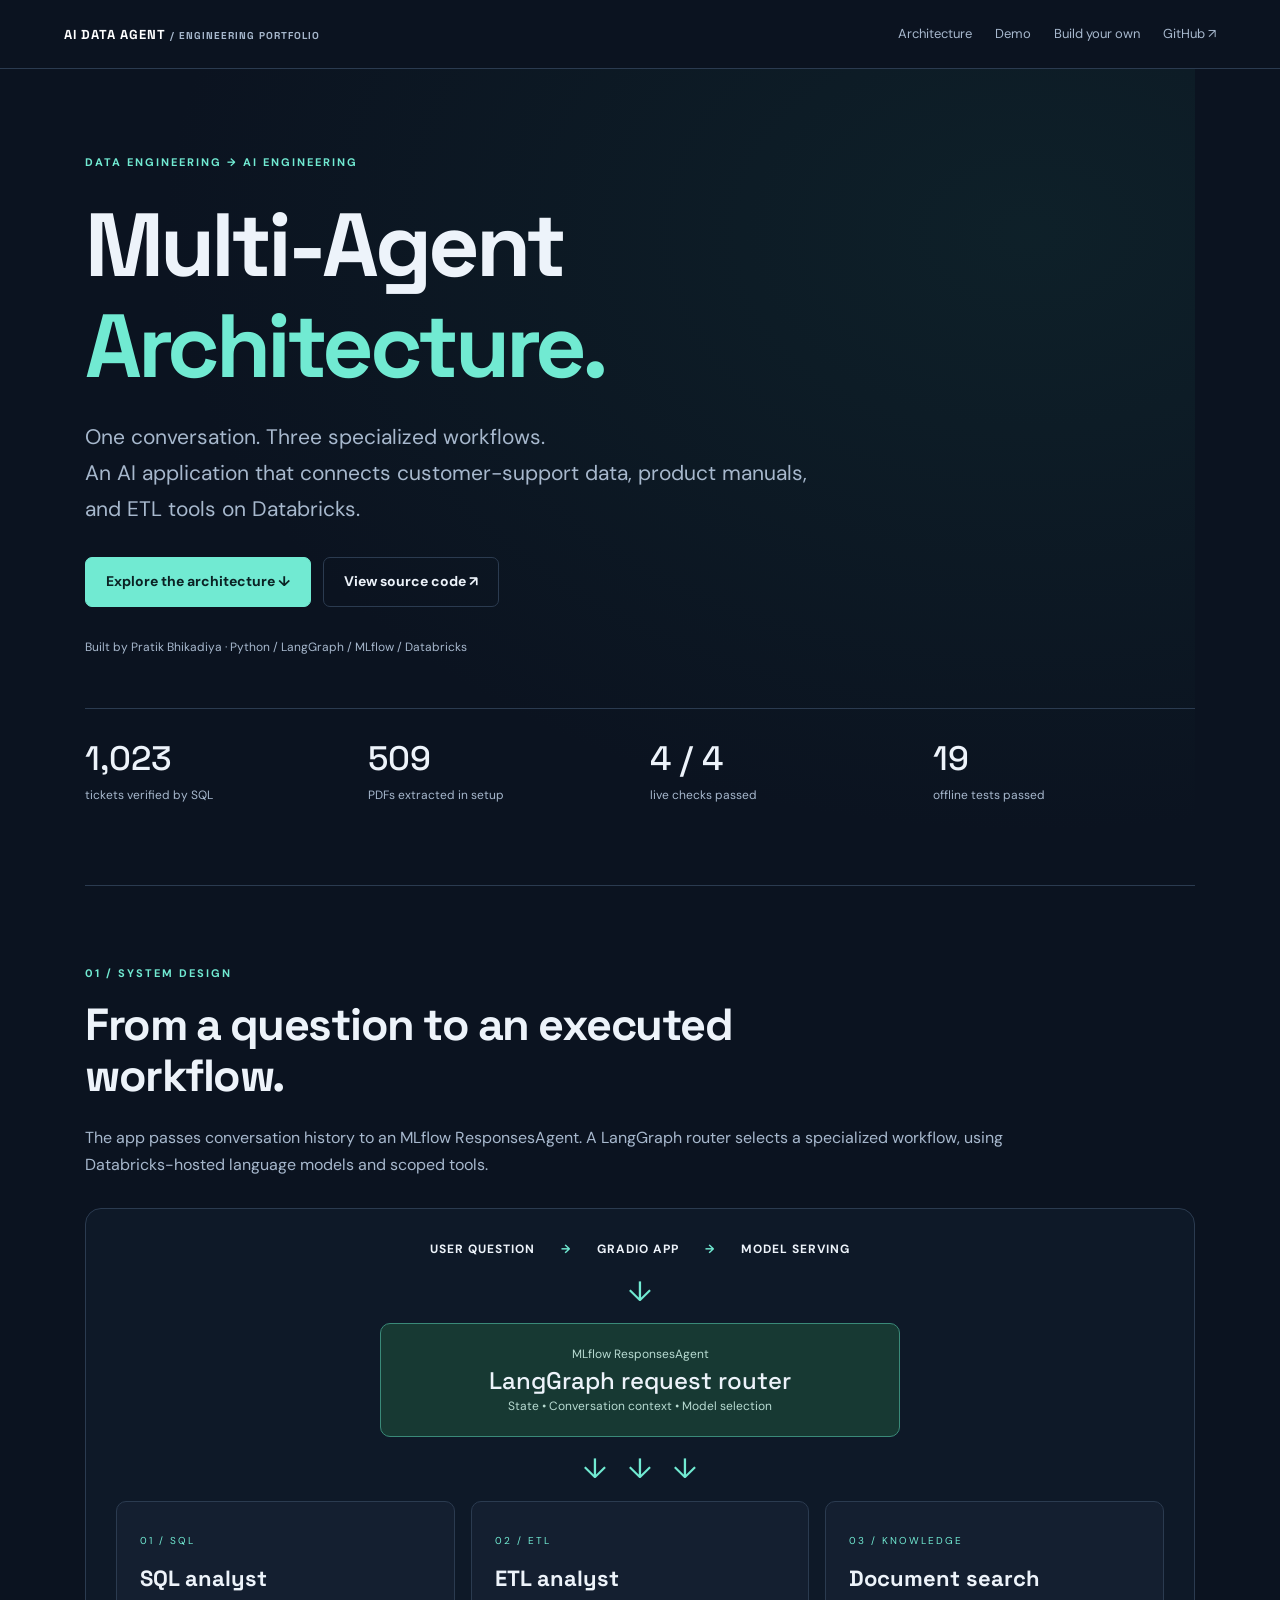
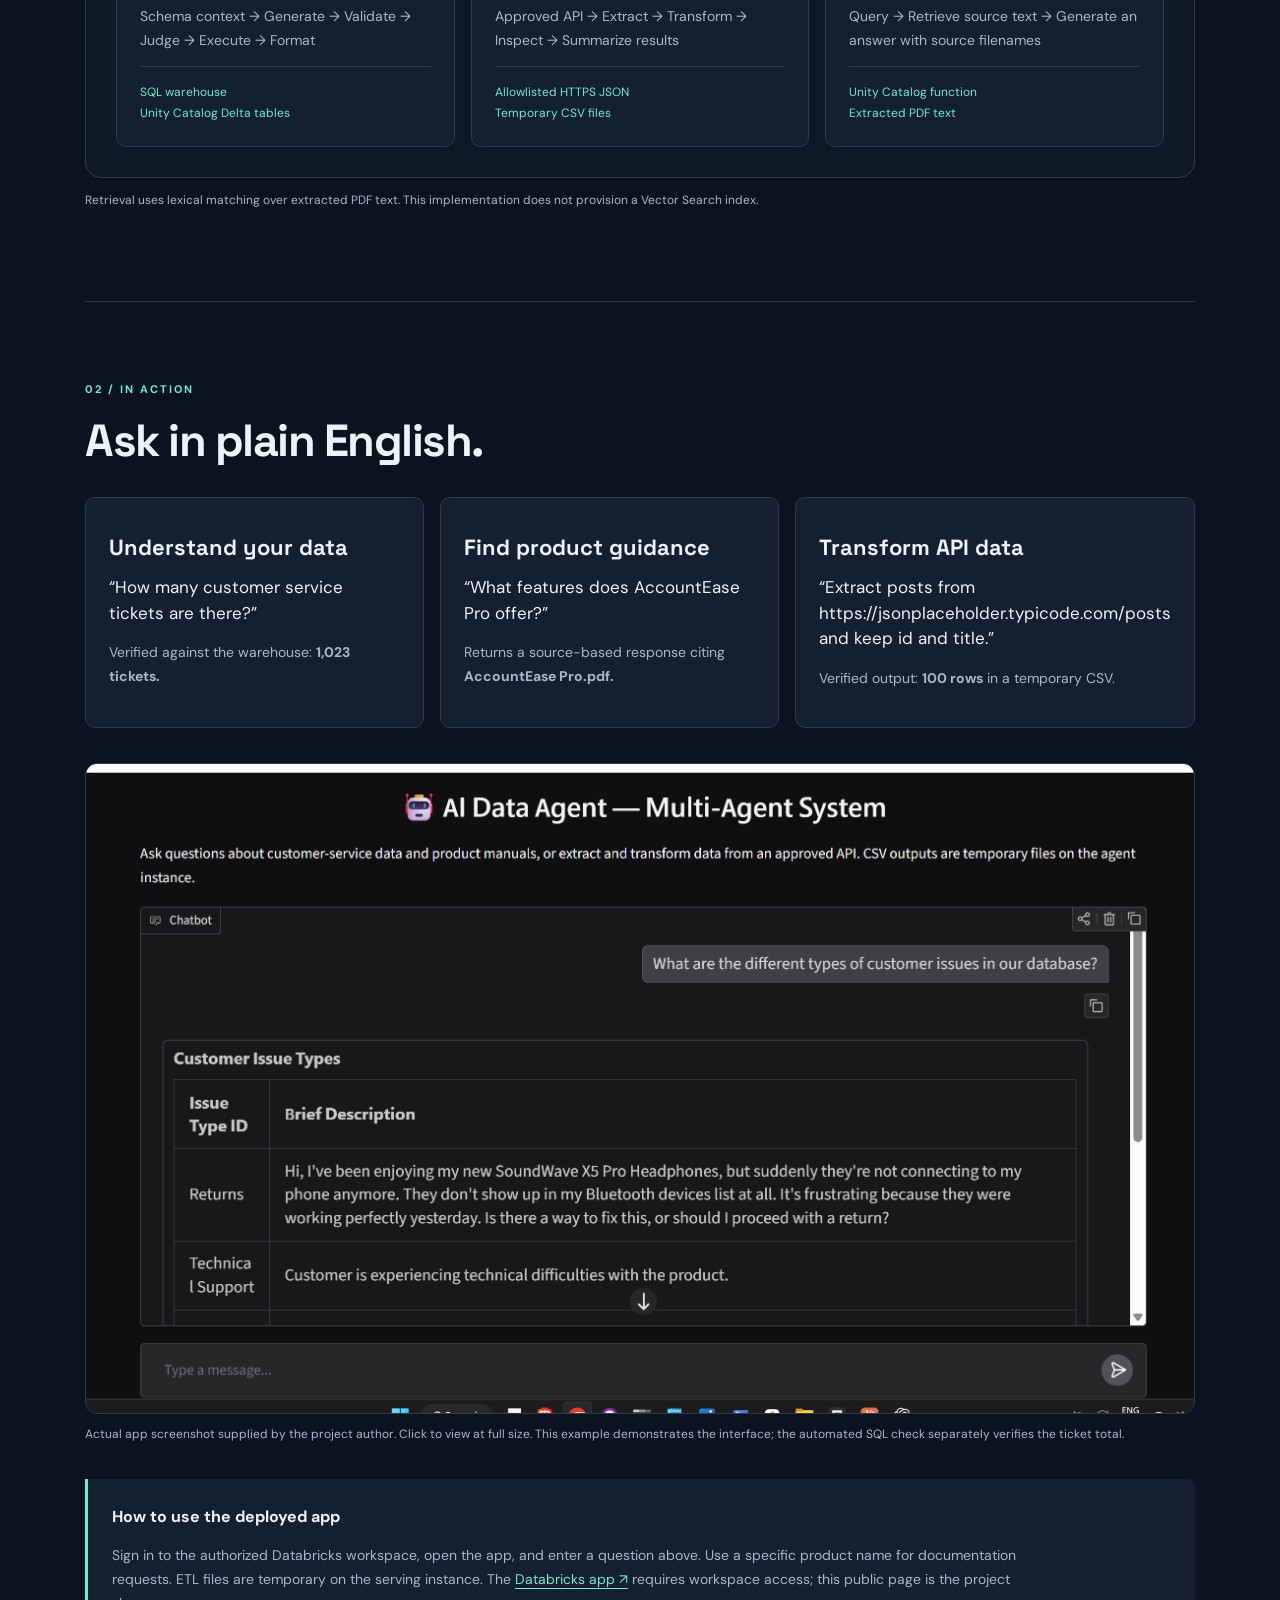
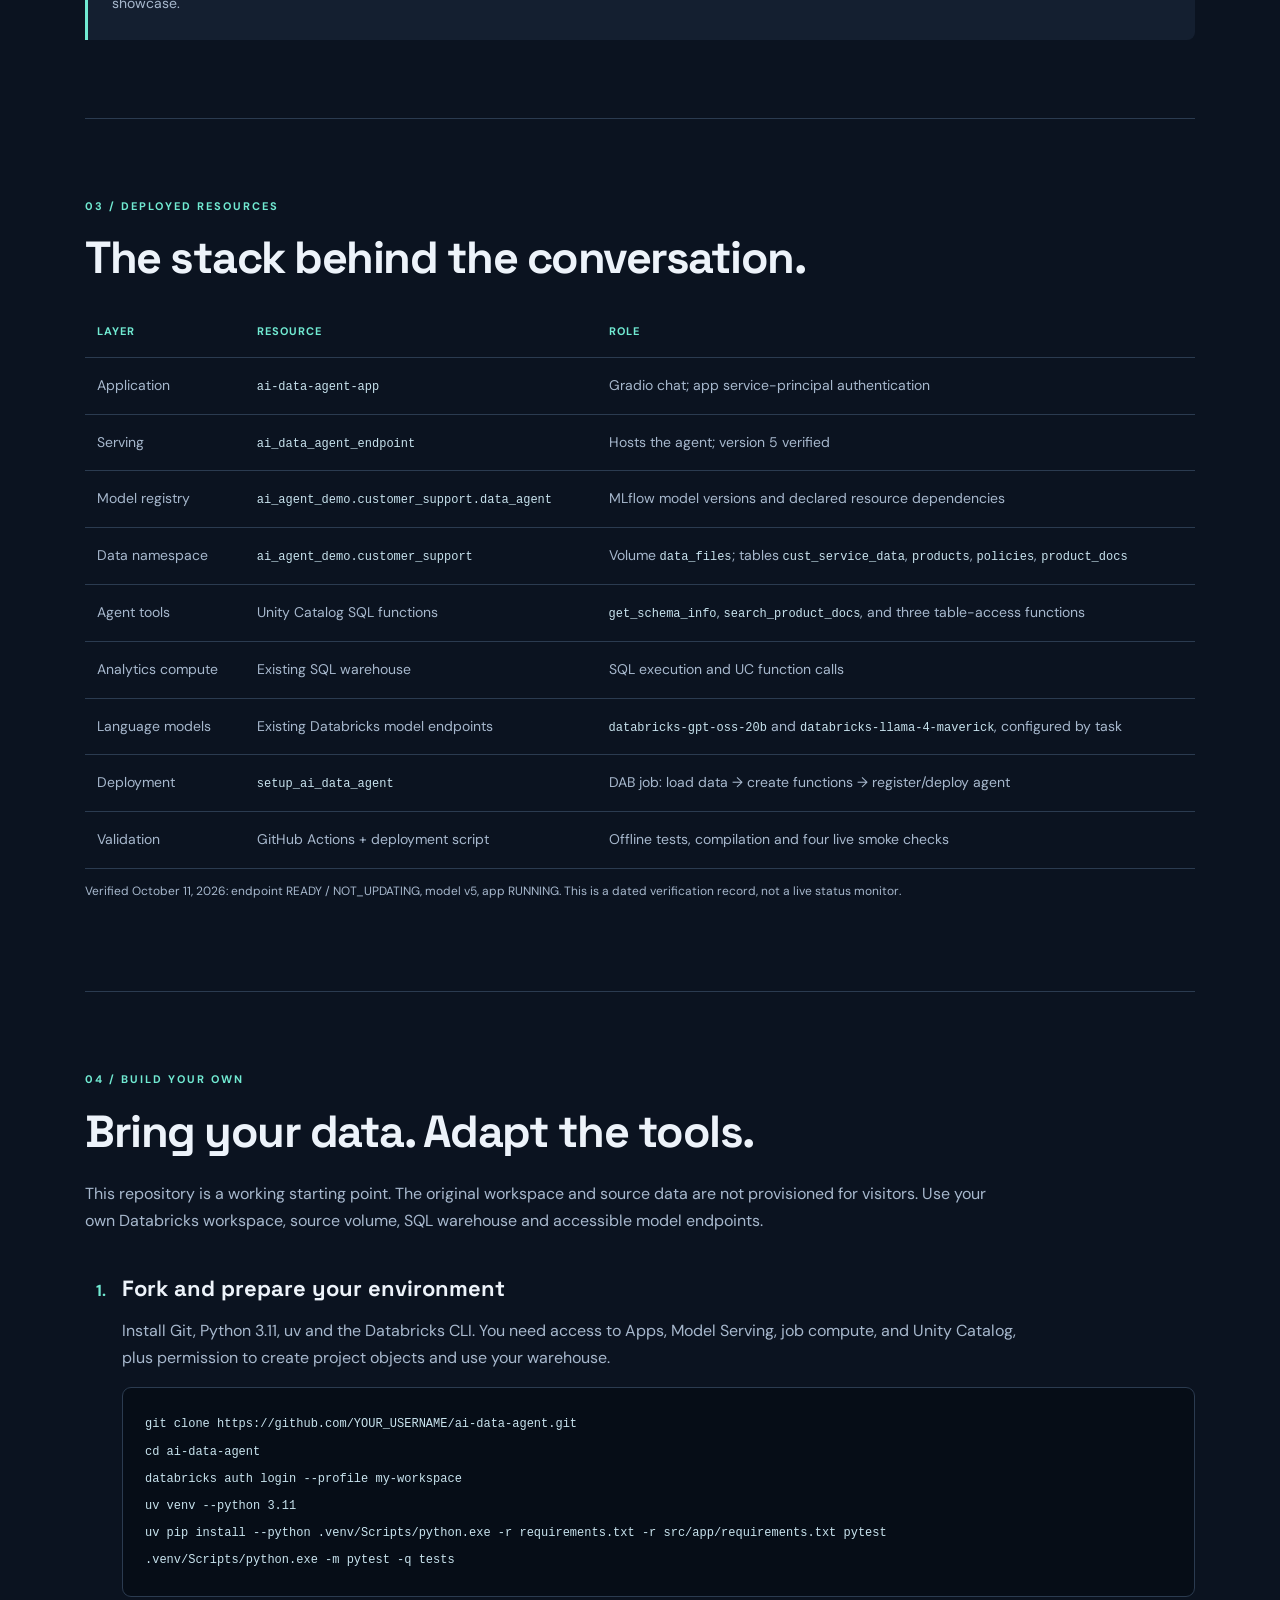
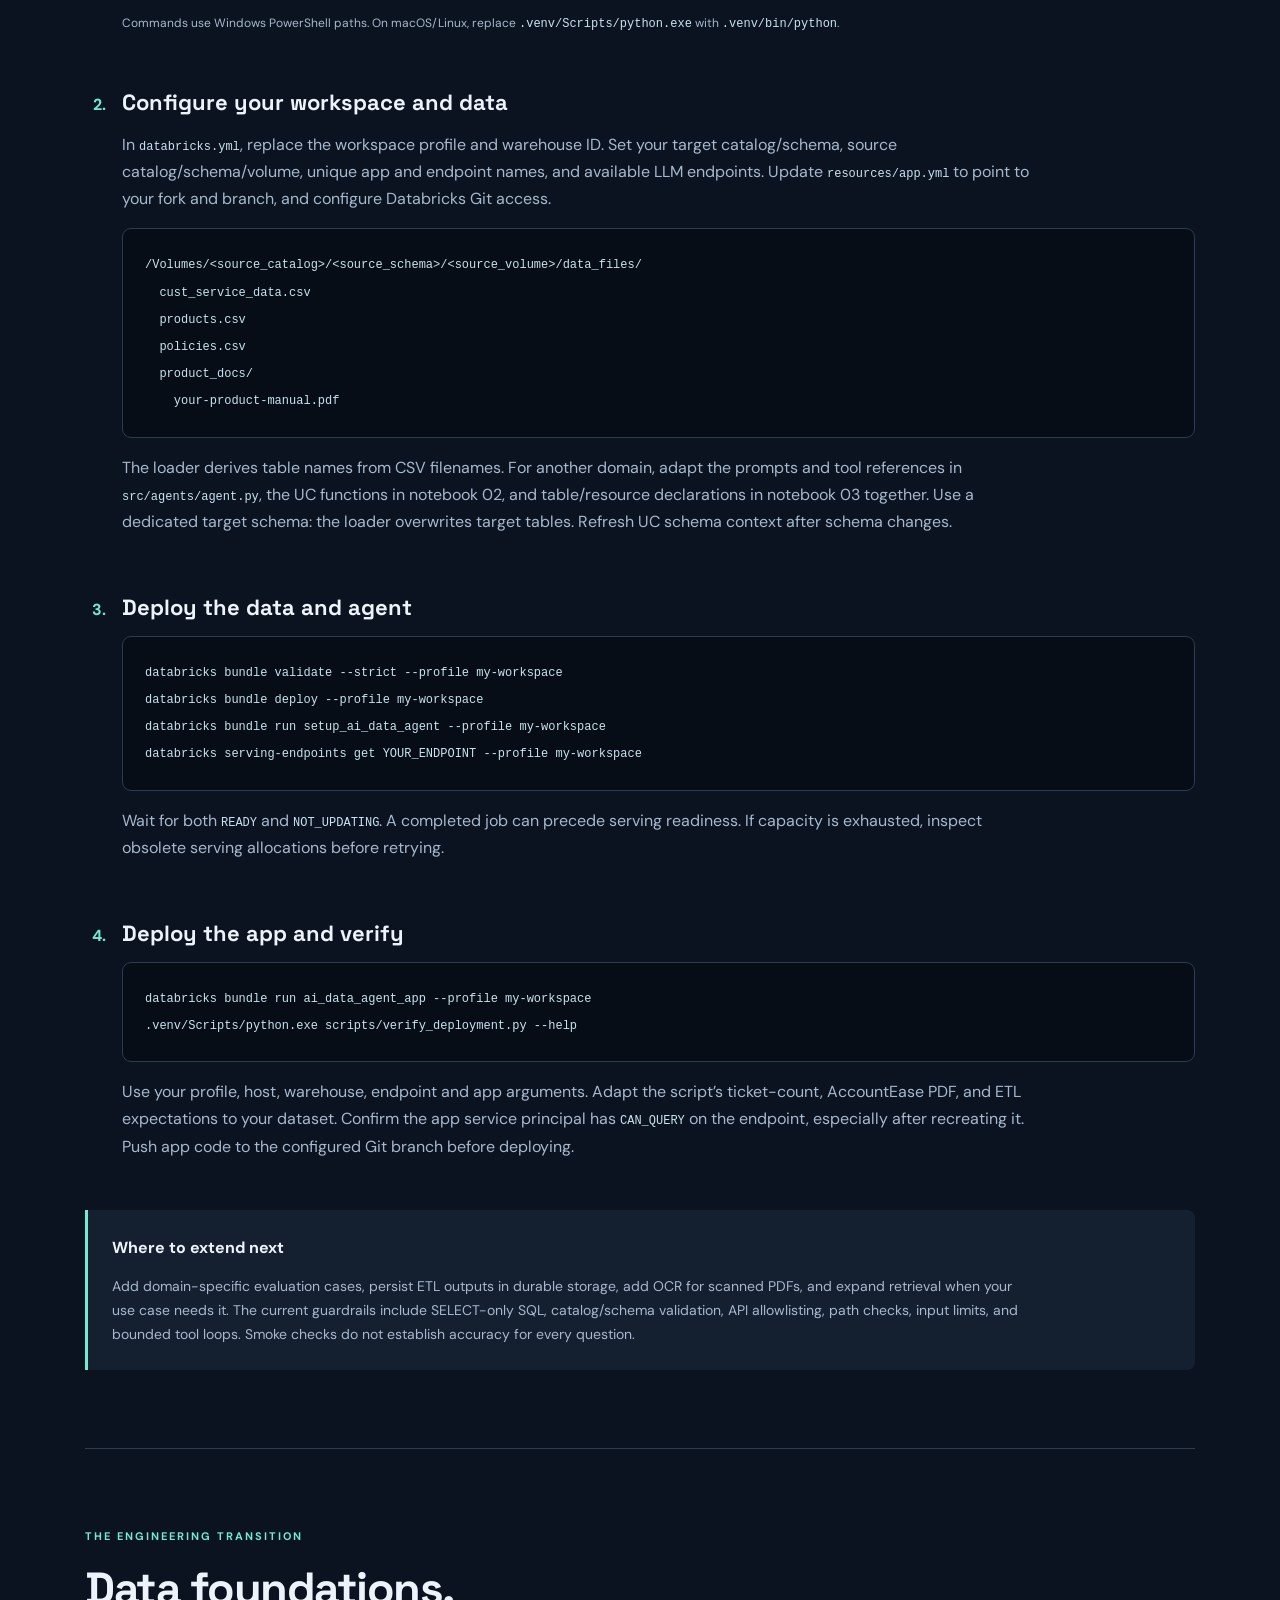
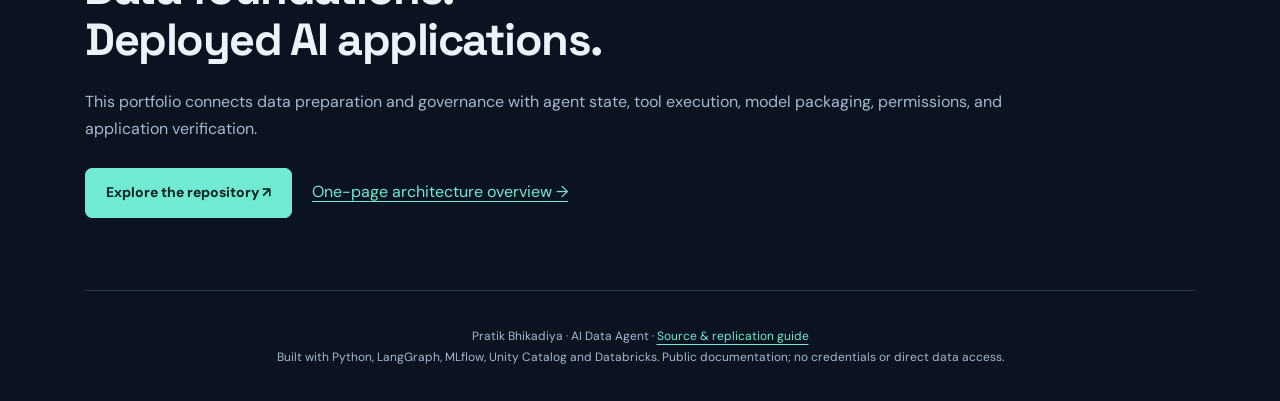
==== docs/index.html @ 6f6a51a1 "Publish multi-agent architecture showcase and replication guide" ====
<!doctype html>
<html lang="en"><head><meta charset="utf-8"><meta name="viewport" content="width=device-width,initial-scale=1"><meta name="description" content="A deployed Databricks multi-agent architecture: SQL analytics, document retrieval and bounded ETL. Explore the architecture and replicate the project."><title>Multi-Agent Architecture | AI Data Agent</title><link rel="stylesheet" href="site.css"></head>
<body><header><a class="brand" href="#">AI DATA AGENT<span> / ENGINEERING PORTFOLIO</span></a><nav aria-label="Main"><a href="#architecture">Architecture</a><a href="#demo">Demo</a><a href="#replicate">Build your own</a><a href="https://github.com/Pratik2895/ai-data-agent">GitHub ↗</a></nav></header>
<main><section class="hero"><div class="eyebrow">DATA ENGINEERING → AI ENGINEERING</div><h1>Multi-Agent<br><em>Architecture.</em></h1><p class="intro">One conversation. Three specialized workflows.<br>An AI application that connects customer-support data, product manuals, and ETL tools on Databricks.</p><div class="buttons"><a class="button" href="#architecture">Explore the architecture ↓</a><a class="button secondary" href="https://github.com/Pratik2895/ai-data-agent">View source code ↗</a></div><p class="caption">Built by Pratik Bhikadiya · Python / LangGraph / MLflow / Databricks</p><div class="stats"><div><b>1,023</b><span>tickets verified by SQL</span></div><div><b>509</b><span>PDFs extracted in setup</span></div><div><b>4 / 4</b><span>live checks passed</span></div><div><b>19</b><span>offline tests passed</span></div></div></section>
<section id="architecture"><div class="eyebrow">01 / SYSTEM DESIGN</div><h2>From a question to an executed workflow.</h2><p>The app passes conversation history to an MLflow ResponsesAgent. A LangGraph router selects a specialized workflow, using Databricks-hosted language models and scoped tools.</p><div class="diagram" role="img" aria-label="User connects to Gradio, then Model Serving and the LangGraph router. The router selects SQL, ETL or document search, each connected to its data tools."><div class="rail">USER QUESTION <span>→</span> GRADIO APP <span>→</span> MODEL SERVING</div><div class="connector">↓</div><div class="router"><small>MLflow ResponsesAgent</small><strong>LangGraph request router</strong><span>State • Conversation context • Model selection</span></div><div class="connector">↓ &nbsp; ↓ &nbsp; ↓</div><div class="cards"><article><span class="tag">01 / SQL</span><h3>SQL analyst</h3><p>Schema context → Generate → Validate → Judge → Execute → Format</p><div class="destination">SQL warehouse<br>Unity Catalog Delta tables</div></article><article><span class="tag">02 / ETL</span><h3>ETL analyst</h3><p>Approved API → Extract → Transform → Inspect → Summarize results</p><div class="destination">Allowlisted HTTPS JSON<br>Temporary CSV files</div></article><article><span class="tag">03 / KNOWLEDGE</span><h3>Document search</h3><p>Query → Retrieve source text → Generate an answer with source filenames</p><div class="destination">Unity Catalog function<br>Extracted PDF text</div></article></div></div><p class="caption">Retrieval uses lexical matching over extracted PDF text. This implementation does not provision a Vector Search index.</p></section>
<section id="demo"><div class="eyebrow">02 / IN ACTION</div><h2>Ask in plain English.</h2><div class="cards prompts"><article><h3>Understand your data</h3><blockquote>“How many customer service tickets are there?”</blockquote><p>Verified against the warehouse: <strong>1,023 tickets.</strong></p></article><article><h3>Find product guidance</h3><blockquote>“What features does AccountEase Pro offer?”</blockquote><p>Returns a source-based response citing <strong>AccountEase Pro.pdf.</strong></p></article><article><h3>Transform API data</h3><blockquote>“Extract posts from https://jsonplaceholder.typicode.com/posts and keep id and title.”</blockquote><p>Verified output: <strong>100 rows</strong> in a temporary CSV.</p></article></div><figure><a href="assets/customer-issues.png"><img src="assets/customer-issues.png" alt="Actual Gradio app answering a customer issue types question with a table of Returns, Technical Support and other categories" loading="lazy" width="2251" height="1317"></a><figcaption>Actual app screenshot supplied by the project author. Click to view at full size. This example demonstrates the interface; the automated SQL check separately verifies the ticket total.</figcaption></figure><div class="note"><b>How to use the deployed app</b><p>Sign in to the authorized Databricks workspace, open the app, and enter a question above. Use a specific product name for documentation requests. ETL files are temporary on the serving instance. The <a href="https://ai-data-agent-app-2936554105140719.aws.databricksapps.com">Databricks app ↗</a> requires workspace access; this public page is the project showcase.</p></div></section>
<section id="resources"><div class="eyebrow">03 / DEPLOYED RESOURCES</div><h2>The stack behind the conversation.</h2><div class="table-wrap"><table><thead><tr><th>Layer</th><th>Resource</th><th>Role</th></tr></thead><tbody><tr><td>Application</td><td><code>ai-data-agent-app</code></td><td>Gradio chat; app service-principal authentication</td></tr><tr><td>Serving</td><td><code>ai_data_agent_endpoint</code></td><td>Hosts the agent; version 5 verified</td></tr><tr><td>Model registry</td><td><code>ai_agent_demo.customer_support.data_agent</code></td><td>MLflow model versions and declared resource dependencies</td></tr><tr><td>Data namespace</td><td><code>ai_agent_demo.customer_support</code></td><td>Volume <code>data_files</code>; tables <code>cust_service_data</code>, <code>products</code>, <code>policies</code>, <code>product_docs</code></td></tr><tr><td>Agent tools</td><td>Unity Catalog SQL functions</td><td><code>get_schema_info</code>, <code>search_product_docs</code>, and three table-access functions</td></tr><tr><td>Analytics compute</td><td>Existing SQL warehouse</td><td>SQL execution and UC function calls</td></tr><tr><td>Language models</td><td>Existing Databricks model endpoints</td><td><code>databricks-gpt-oss-20b</code> and <code>databricks-llama-4-maverick</code>, configured by task</td></tr><tr><td>Deployment</td><td><code>setup_ai_data_agent</code></td><td>DAB job: load data → create functions → register/deploy agent</td></tr><tr><td>Validation</td><td>GitHub Actions + deployment script</td><td>Offline tests, compilation and four live smoke checks</td></tr></tbody></table></div><p class="caption">Verified October 11, 2026: endpoint READY / NOT_UPDATING, model v5, app RUNNING. This is a dated verification record, not a live status monitor.</p></section>
<section id="replicate"><div class="eyebrow">04 / BUILD YOUR OWN</div><h2>Bring your data. Adapt the tools.</h2><p>This repository is a working starting point. The original workspace and source data are not provisioned for visitors. Use your own Databricks workspace, source volume, SQL warehouse and accessible model endpoints.</p><ol class="steps"><li><h3>Fork and prepare your environment</h3><p>Install Git, Python 3.11, uv and the Databricks CLI. You need access to Apps, Model Serving, job compute, and Unity Catalog, plus permission to create project objects and use your warehouse.</p><pre><code>git clone https://github.com/YOUR_USERNAME/ai-data-agent.git
cd ai-data-agent
databricks auth login --profile my-workspace
uv venv --python 3.11
uv pip install --python .venv/Scripts/python.exe -r requirements.txt -r src/app/requirements.txt pytest
.venv/Scripts/python.exe -m pytest -q tests</code></pre><p class="caption">Commands use Windows PowerShell paths. On macOS/Linux, replace <code>.venv/Scripts/python.exe</code> with <code>.venv/bin/python</code>.</p></li><li><h3>Configure your workspace and data</h3><p>In <code>databricks.yml</code>, replace the workspace profile and warehouse ID. Set your target catalog/schema, source catalog/schema/volume, unique app and endpoint names, and available LLM endpoints. Update <code>resources/app.yml</code> to point to your fork and branch, and configure Databricks Git access.</p><pre><code>/Volumes/&lt;source_catalog&gt;/&lt;source_schema&gt;/&lt;source_volume&gt;/data_files/
  cust_service_data.csv
  products.csv
  policies.csv
  product_docs/
    your-product-manual.pdf</code></pre><p>The loader derives table names from CSV filenames. For another domain, adapt the prompts and tool references in <code>src/agents/agent.py</code>, the UC functions in notebook 02, and table/resource declarations in notebook 03 together. Use a dedicated target schema: the loader overwrites target tables. Refresh UC schema context after schema changes.</p></li><li><h3>Deploy the data and agent</h3><pre><code>databricks bundle validate --strict --profile my-workspace
databricks bundle deploy --profile my-workspace
databricks bundle run setup_ai_data_agent --profile my-workspace
databricks serving-endpoints get YOUR_ENDPOINT --profile my-workspace</code></pre><p>Wait for both <code>READY</code> and <code>NOT_UPDATING</code>. A completed job can precede serving readiness. If capacity is exhausted, inspect obsolete serving allocations before retrying.</p></li><li><h3>Deploy the app and verify</h3><pre><code>databricks bundle run ai_data_agent_app --profile my-workspace
.venv/Scripts/python.exe scripts/verify_deployment.py --help</code></pre><p>Use your profile, host, warehouse, endpoint and app arguments. Adapt the script’s ticket-count, AccountEase PDF, and ETL expectations to your dataset. Confirm the app service principal has <code>CAN_QUERY</code> on the endpoint, especially after recreating it. Push app code to the configured Git branch before deploying.</p></li></ol><div class="note"><b>Where to extend next</b><p>Add domain-specific evaluation cases, persist ETL outputs in durable storage, add OCR for scanned PDFs, and expand retrieval when your use case needs it. The current guardrails include SELECT-only SQL, catalog/schema validation, API allowlisting, path checks, input limits, and bounded tool loops. Smoke checks do not establish accuracy for every question.</p></div></section>
<section class="closing"><div class="eyebrow">THE ENGINEERING TRANSITION</div><h2>Data foundations.<br>Deployed AI applications.</h2><p>This portfolio connects data preparation and governance with agent state, tool execution, model packaging, permissions, and application verification.</p><a class="button" href="https://github.com/Pratik2895/ai-data-agent">Explore the repository ↗</a><a class="text-link" href="architecture-one-page.html">One-page architecture overview →</a></section></main><footer>Pratik Bhikadiya · AI Data Agent · <a href="https://github.com/Pratik2895/ai-data-agent">Source & replication guide</a><br>Built with Python, LangGraph, MLflow, Unity Catalog and Databricks. Public documentation; no credentials or direct data access.</footer></body></html>
---- docs/site.css ----
@import url('https://fonts.googleapis.com/css2?family=DM+Sans:wght@400;500;600;700&family=Space+Grotesk:wght@400;500;600;700&display=swap');
:root{--bg:#0b1320;--card:#141f30;--text:#edf3fa;--muted:#a7b8cd;--accent:#71ead2;--line:#2b3b50}*{box-sizing:border-box}html{scroll-behavior:smooth;scroll-padding-top:90px}body{margin:0;background:var(--bg);color:var(--text);font:16px/1.7 'DM Sans',Arial,sans-serif}a{color:var(--accent);text-underline-offset:4px}header{display:flex;justify-content:space-between;gap:24px;align-items:center;padding:23px 5%;border-bottom:1px solid var(--line)}.brand{font:bold 13px 'Space Grotesk',sans-serif;text-decoration:none;letter-spacing:1px;color:white}.brand span{color:var(--muted);font-size:10px}nav{display:flex;gap:23px}nav a{font-size:13px;color:var(--muted);text-decoration:none}main{max-width:1180px;margin:auto;padding:0 35px}section{padding:78px 0;border-bottom:1px solid var(--line)}.hero{padding-top:84px;background:radial-gradient(ellipse at 85% 20%,#143b3b55,transparent 65%)}.eyebrow{font-size:11px;letter-spacing:2px;font-weight:700;color:var(--accent)}h1,h2,h3{font-family:'Space Grotesk',Arial,sans-serif;line-height:1.13}h1{font-size:clamp(52px,7vw,90px);letter-spacing:-4px;margin:23px 0}h1 em{font-style:normal;color:var(--accent)}h2{font-size:clamp(30px,4vw,45px);letter-spacing:-1.5px;max-width:800px;margin:18px 0 22px}h3{font-size:22px;margin:14px 0}p{color:var(--muted);max-width:920px}.intro{font-size:21px;max-width:750px}.buttons{display:flex;gap:12px;flex-wrap:wrap;margin:30px 0}.button{display:inline-block;background:var(--accent);color:#0b2224;border:1px solid var(--accent);border-radius:7px;padding:12px 20px;font-weight:700;text-decoration:none;font-size:14px}.secondary{background:transparent;color:var(--text);border-color:var(--line)}.caption,figcaption{font-size:12px;color:var(--muted)}.stats{display:grid;grid-template-columns:repeat(4,1fr);gap:20px;margin-top:50px;border-top:1px solid var(--line);padding-top:28px}.stats b{display:block;font:500 34px 'Space Grotesk',sans-serif}.stats span{font-size:12px;color:var(--muted)}.diagram{background:#0e1928;border:1px solid var(--line);padding:30px;border-radius:16px;margin-top:30px}.rail{text-align:center;font-size:12px;font-weight:bold;letter-spacing:1px}.rail span{color:var(--accent);margin:0 22px}.connector{text-align:center;color:var(--accent);font-size:28px;padding:8px}.router{max-width:520px;margin:auto;display:flex;flex-direction:column;text-align:center;background:#173933;border:1px solid #3a8a79;padding:20px;border-radius:10px}.router strong{font:500 24px 'Space Grotesk',sans-serif}.router small,.router span{color:#b8dbd2;font-size:12px}.cards{display:grid;grid-template-columns:repeat(3,1fr);gap:16px}.cards article{background:var(--card);padding:23px;border:1px solid var(--line);border-radius:10px}.cards p{font-size:14px}.tag{color:var(--accent);font-size:10px;letter-spacing:2px}.destination{border-top:1px solid var(--line);padding-top:15px;font-size:12px;color:var(--accent)}blockquote{margin:15px 0;font-size:17px;line-height:1.5}.prompts{margin:30px 0}figure{margin:35px 0}figure img{width:100%;height:auto;display:block;border:1px solid var(--line);border-radius:12px}figcaption{margin-top:10px}.note{padding:24px;border-left:3px solid var(--accent);background:var(--card);border-radius:0 8px 8px 0}.note p{margin-bottom:0;font-size:14px}.table-wrap{overflow:auto}table{width:100%;border-collapse:collapse;font-size:14px;text-align:left}th{color:var(--accent);font-size:11px;text-transform:uppercase;letter-spacing:1px}td,th{padding:16px 12px;border-bottom:1px solid var(--line);vertical-align:top}td{color:var(--muted)}code{font-size:12px;overflow-wrap:anywhere;color:#c8e3ee}pre{background:#060d17;padding:22px;overflow:auto;border:1px solid var(--line);border-radius:9px;line-height:1.7}pre code{white-space:pre;overflow-wrap:normal}.steps{padding-left:25px}.steps li{padding:12px 0 18px 12px}.steps li::marker{color:var(--accent);font-weight:bold}.text-link{display:inline-block;margin:20px}.closing{padding-bottom:65px}footer{padding:35px;text-align:center;color:var(--muted);font-size:12px}a:focus-visible{outline:3px solid #ffd17c;outline-offset:5px}@media(max-width:760px){header{align-items:flex-start;flex-direction:column;gap:15px}.brand span{display:none}nav{gap:17px;flex-wrap:wrap}main{padding:0 22px}section{padding:50px 0}h1{letter-spacing:-2px}.cards{grid-template-columns:1fr}.stats{grid-template-columns:1fr 1fr}.diagram{padding:17px}.rail{font-size:10px}.rail span{margin:0 5px}td,th{padding:12px 8px}.intro{font-size:18px}}@media(prefers-reduced-motion:reduce){html{scroll-behavior:auto}}
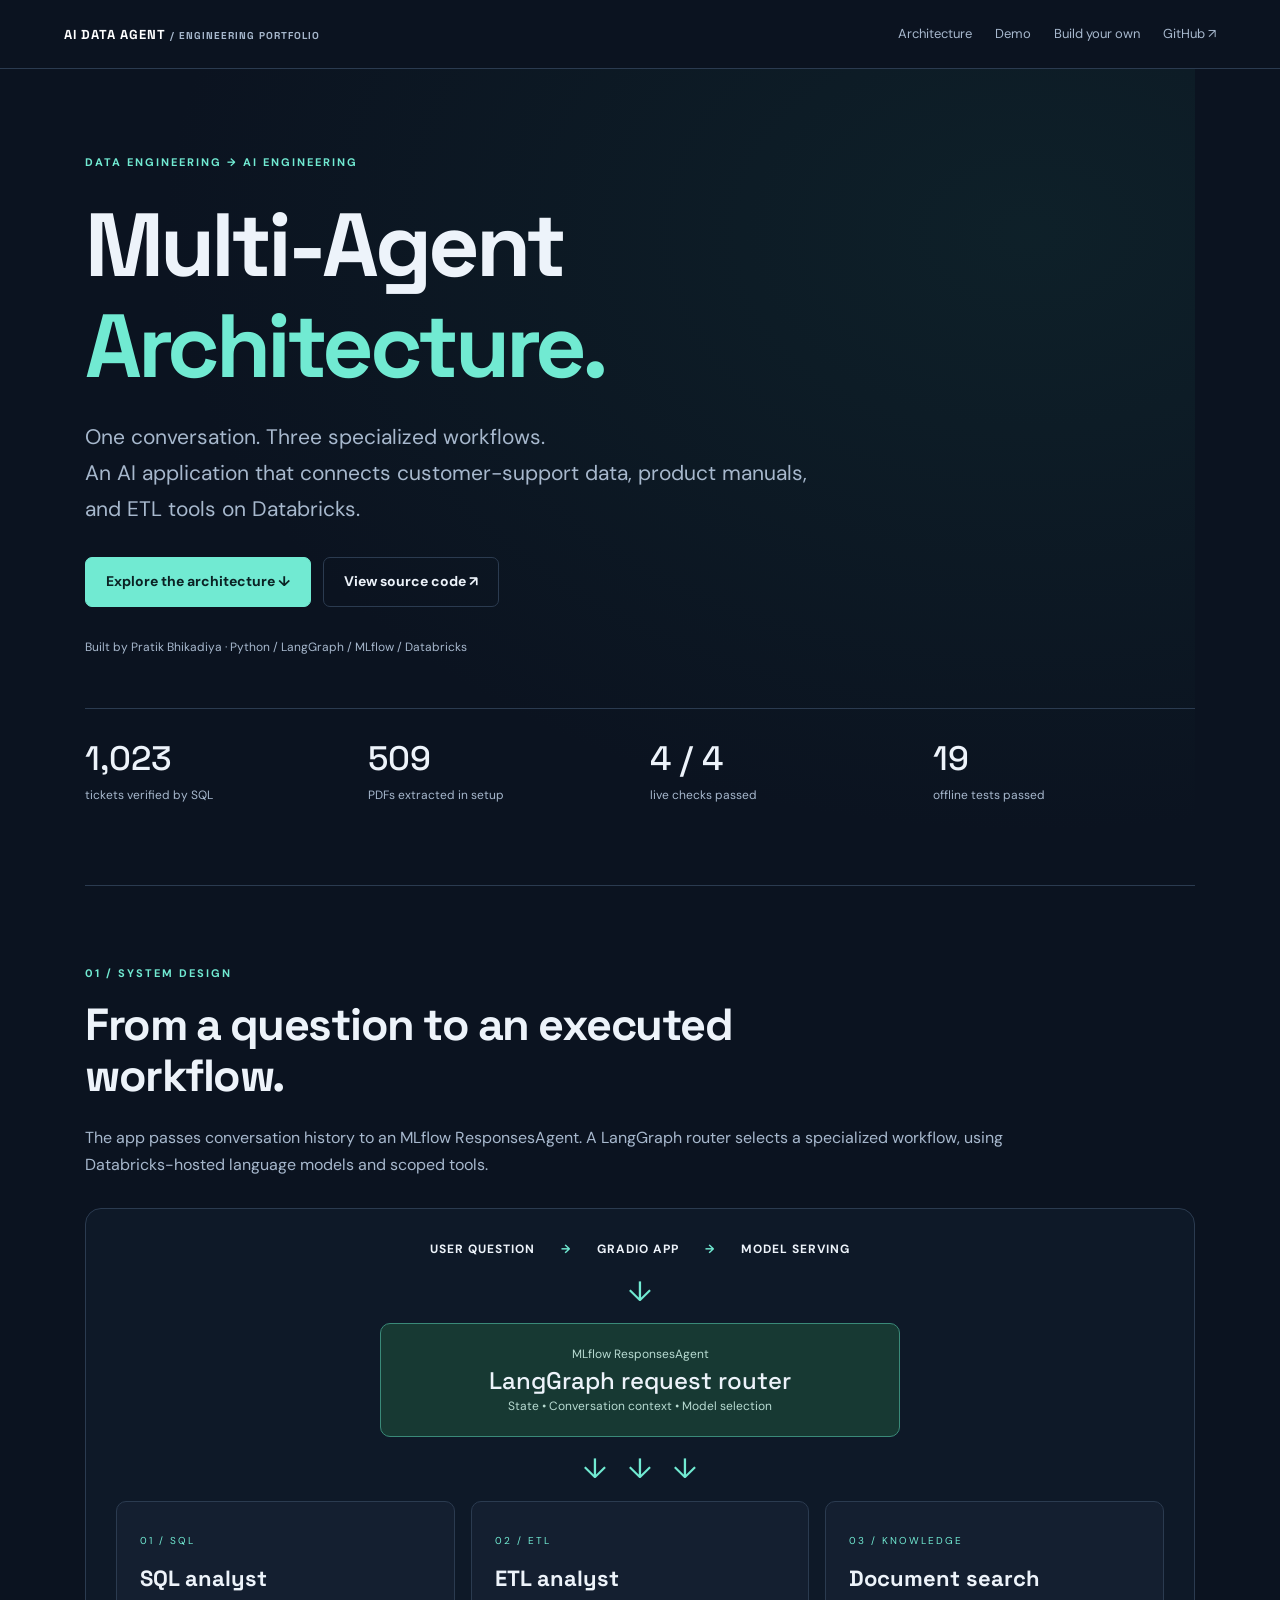
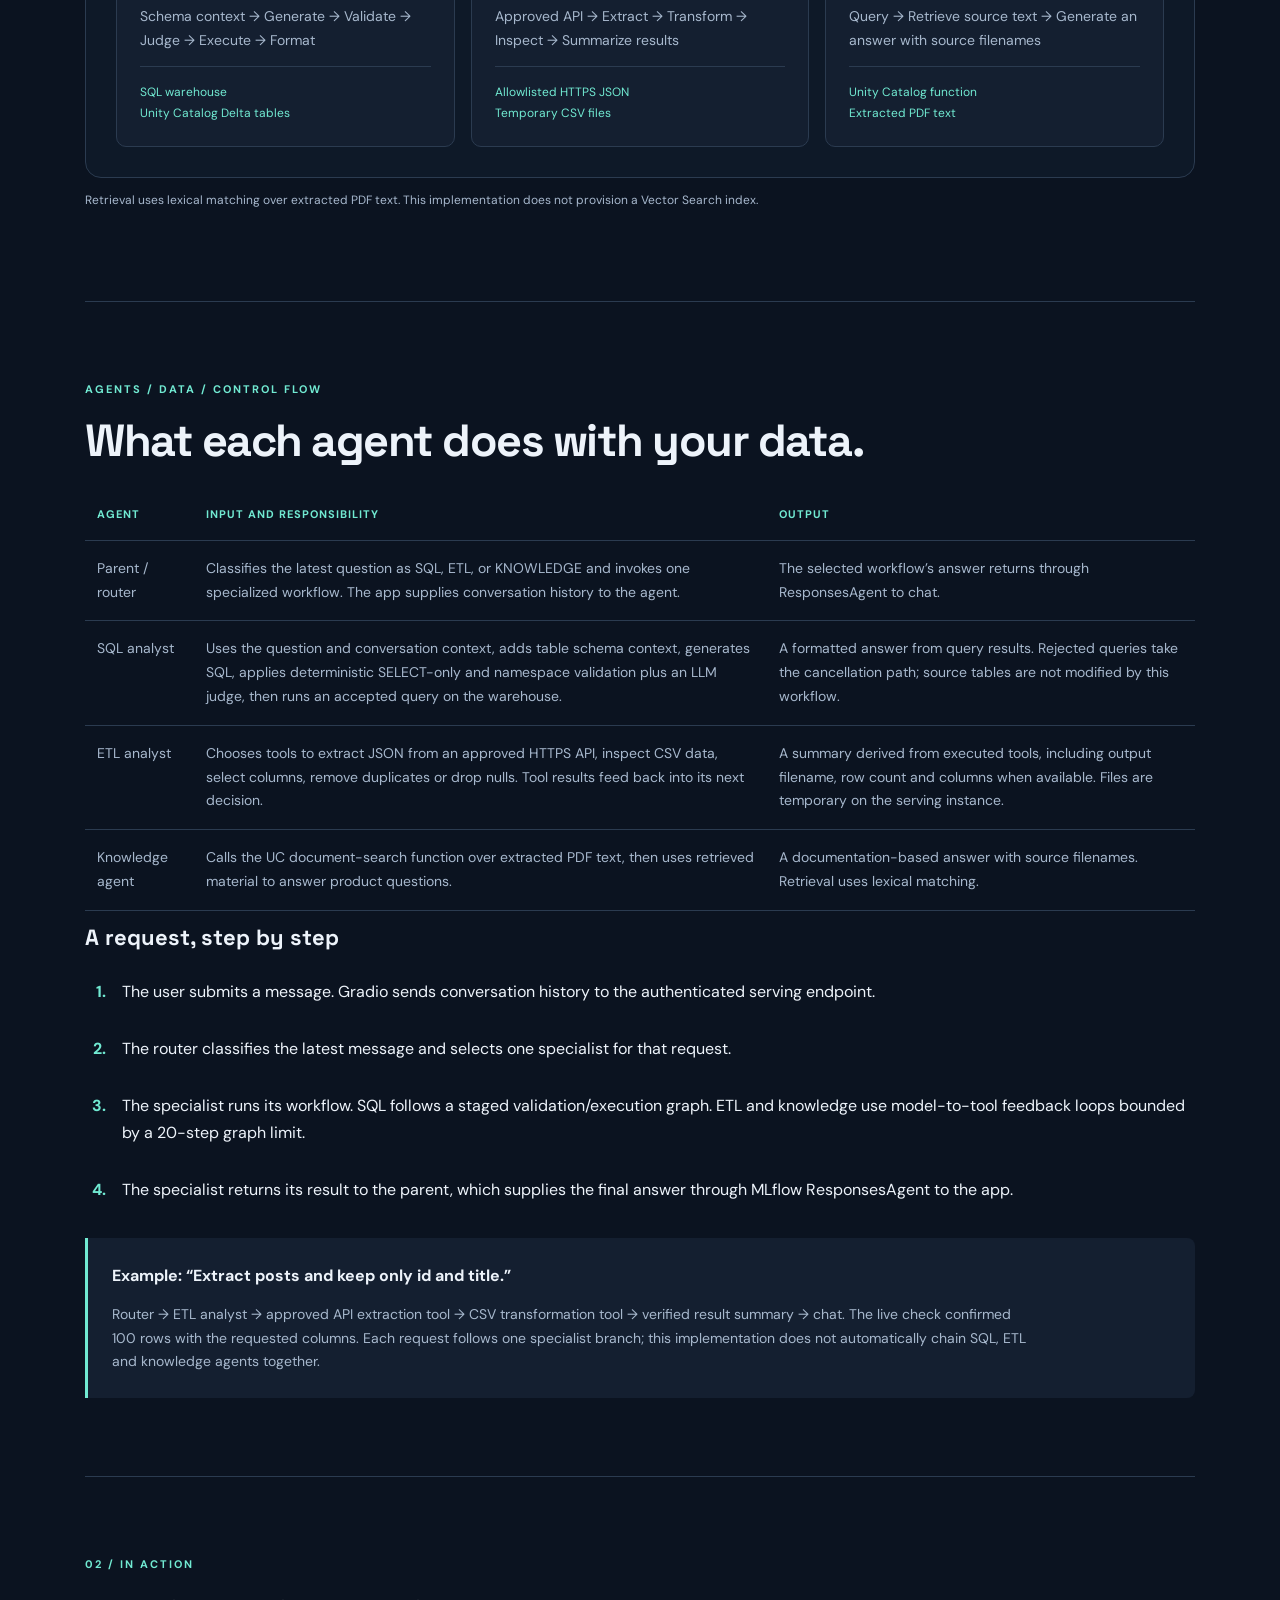
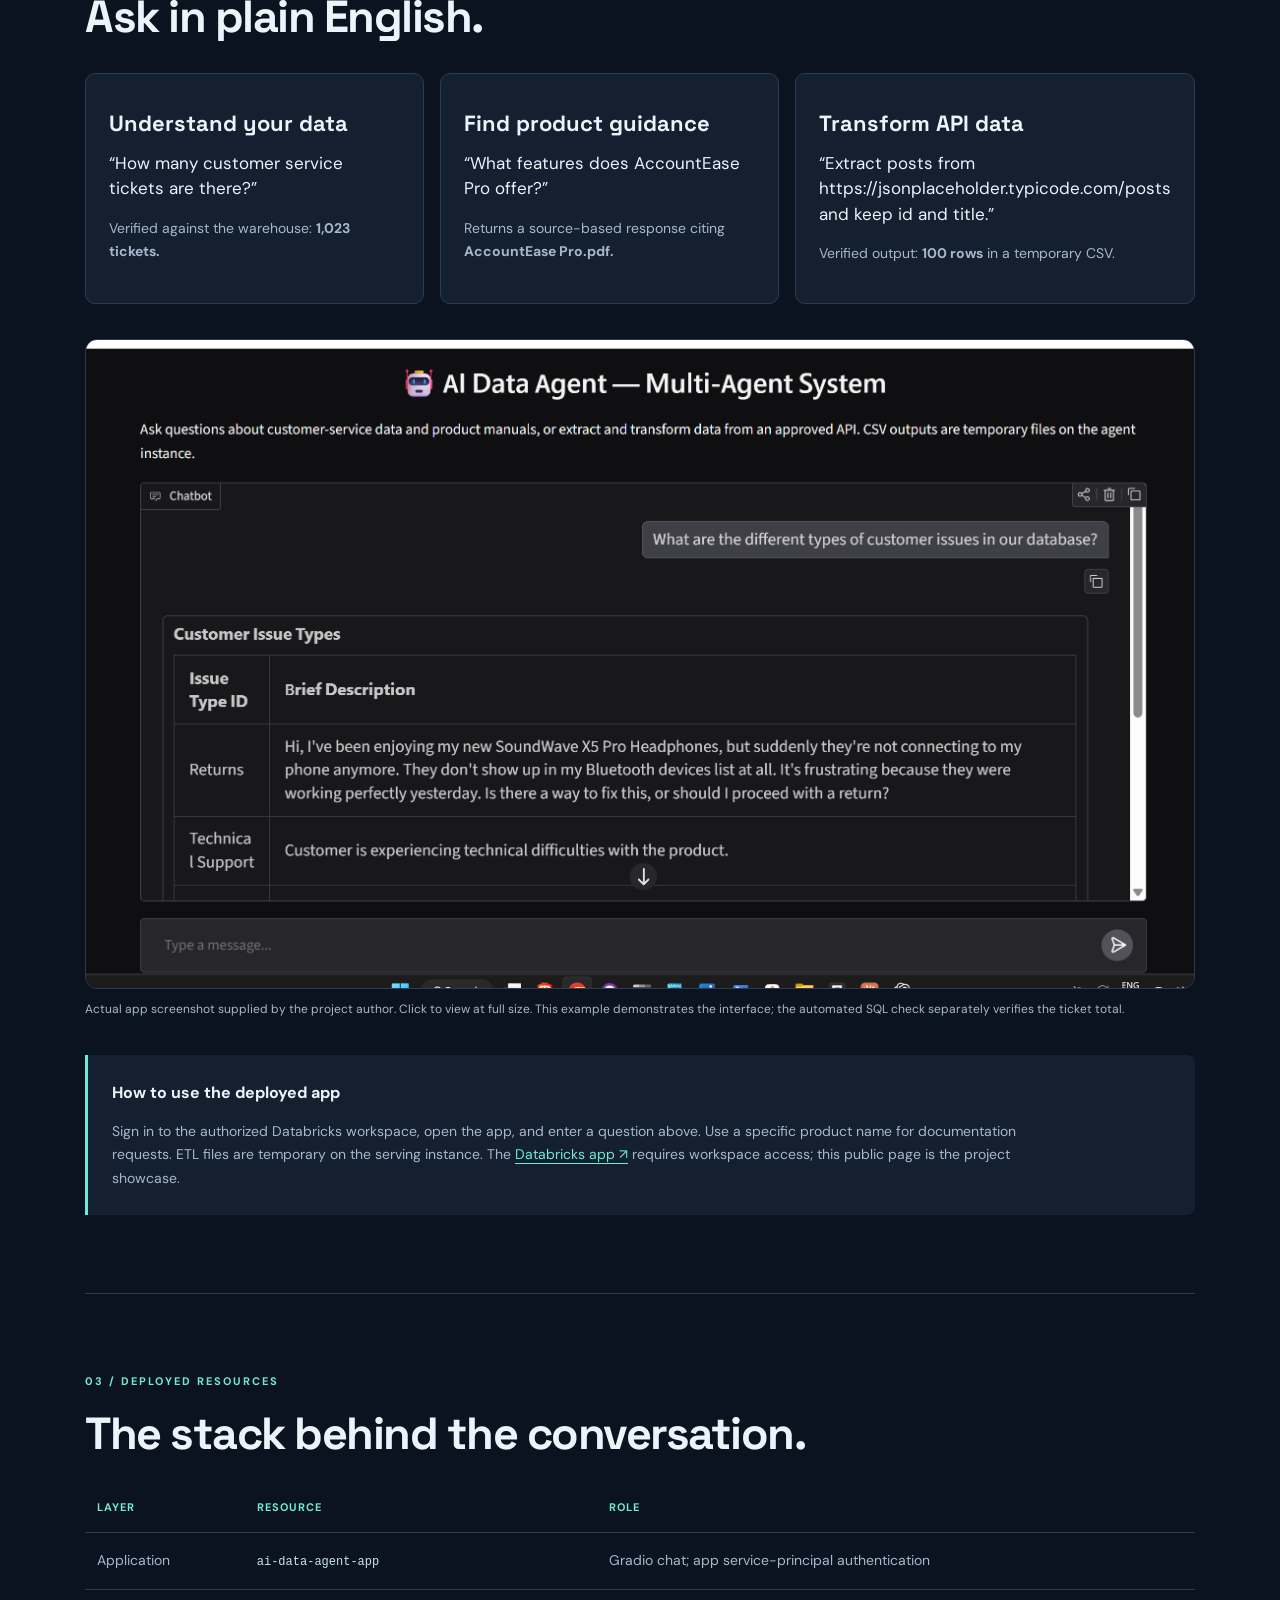
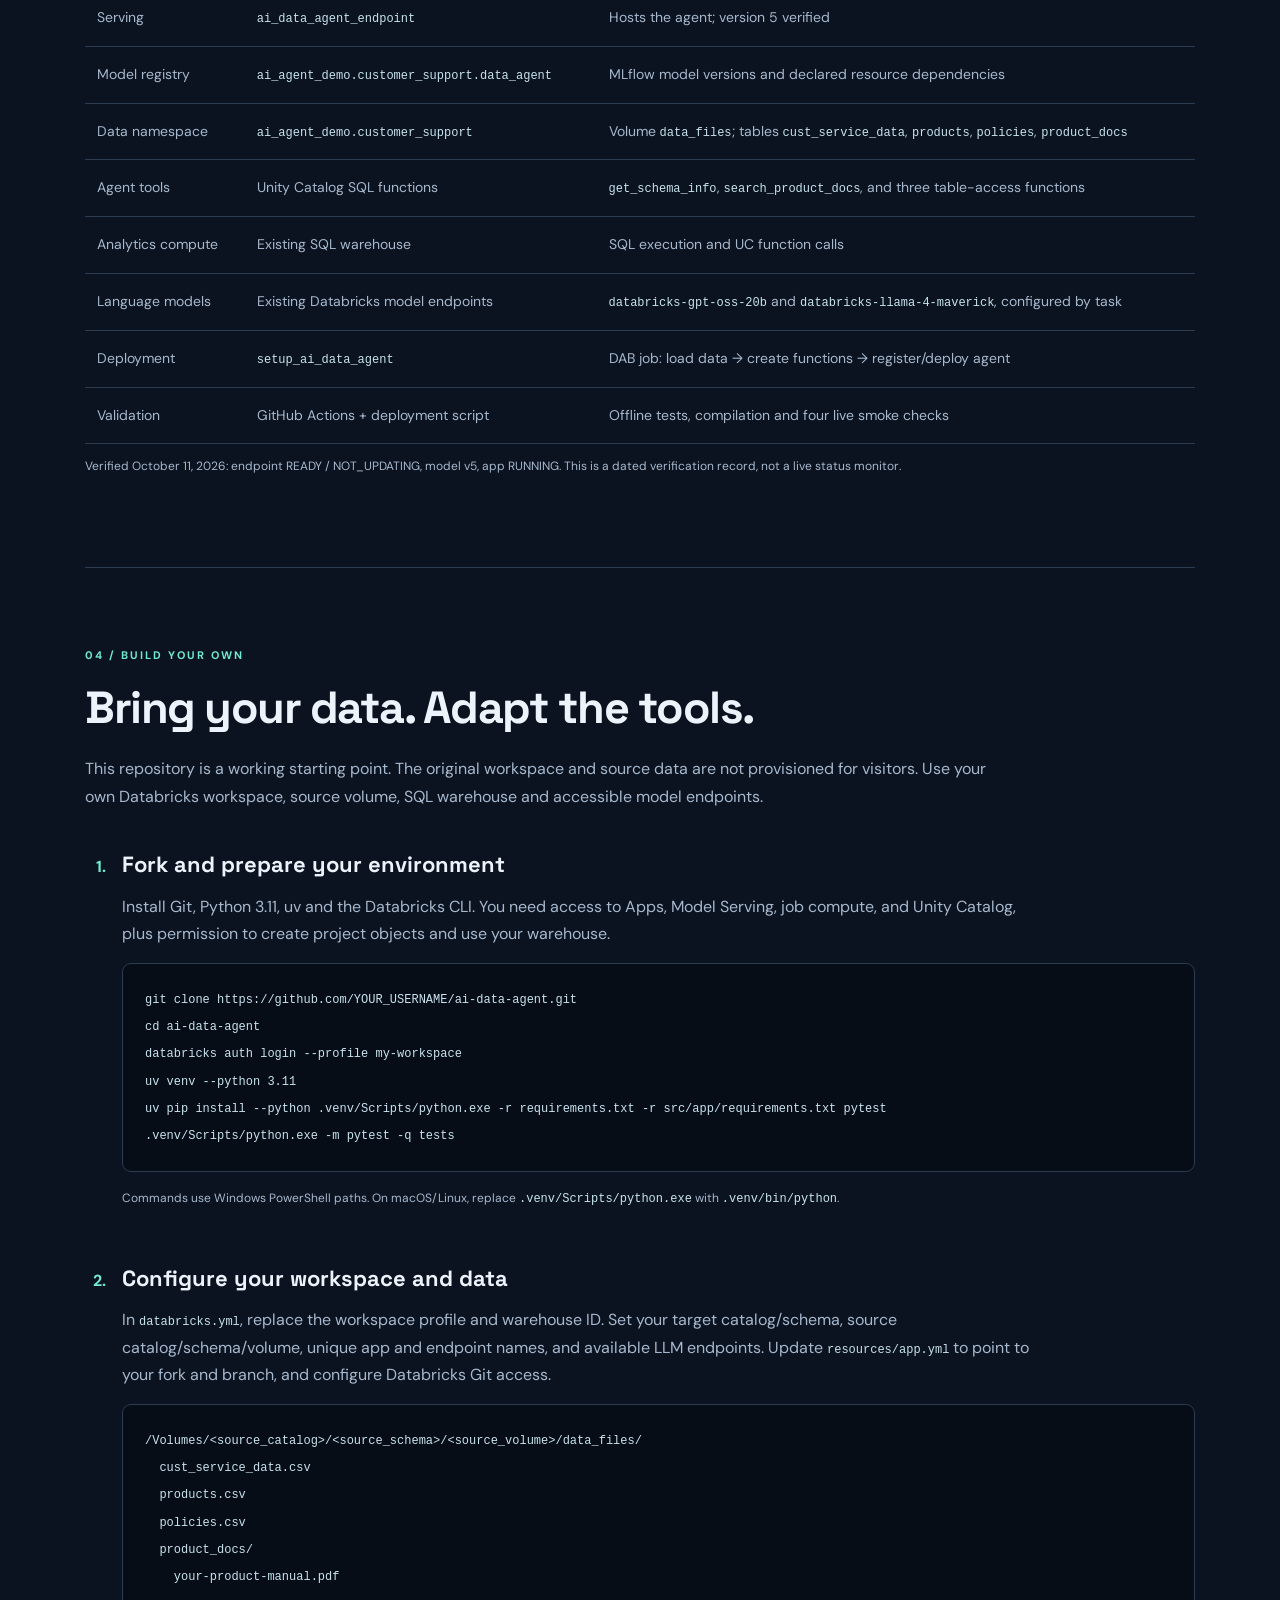
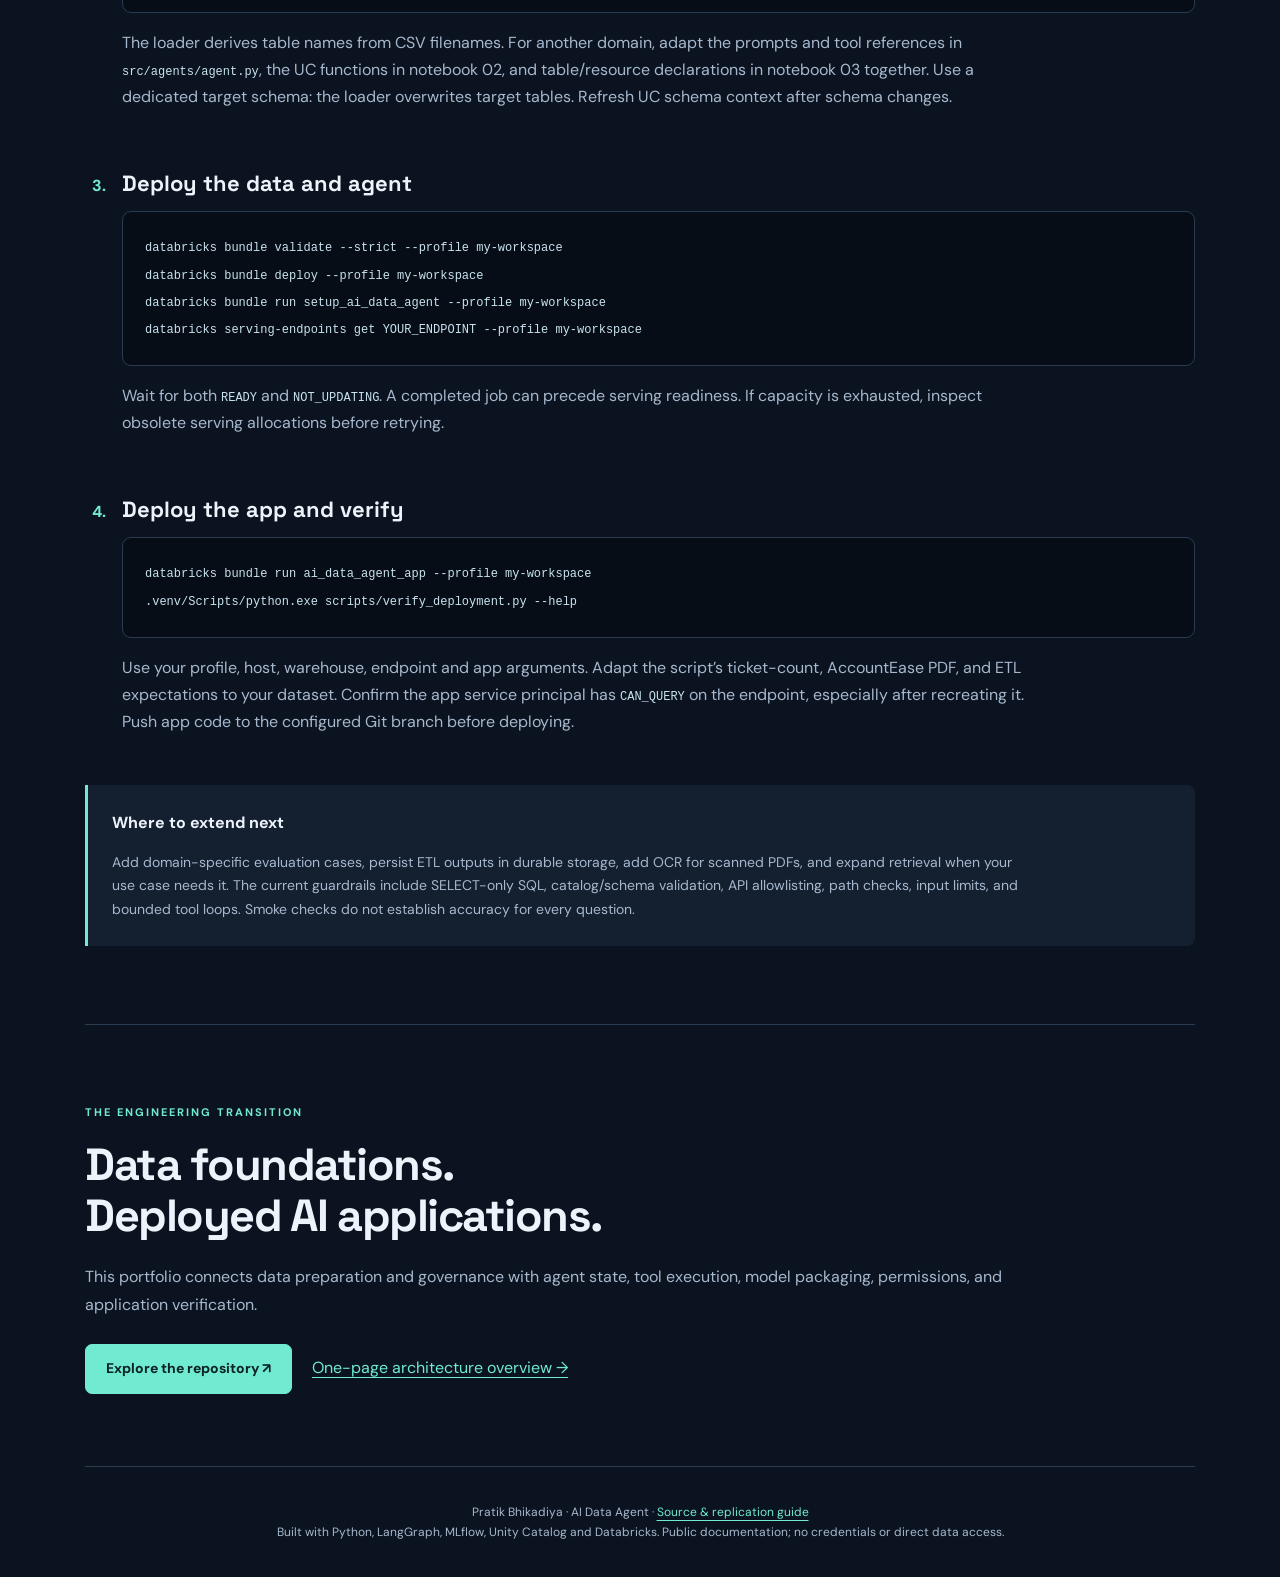
==== commit 14ad6ac5: "Explain specialist responsibilities and orchestration for portfolio" ====
--- a/docs/index.html
+++ b/docs/index.html
@@ -3,6 +3,7 @@
 <body><header><a class="brand" href="#">AI DATA AGENT<span> / ENGINEERING PORTFOLIO</span></a><nav aria-label="Main"><a href="#architecture">Architecture</a><a href="#demo">Demo</a><a href="#replicate">Build your own</a><a href="https://github.com/Pratik2895/ai-data-agent">GitHub ↗</a></nav></header>
 <main><section class="hero"><div class="eyebrow">DATA ENGINEERING → AI ENGINEERING</div><h1>Multi-Agent<br><em>Architecture.</em></h1><p class="intro">One conversation. Three specialized workflows.<br>An AI application that connects customer-support data, product manuals, and ETL tools on Databricks.</p><div class="buttons"><a class="button" href="#architecture">Explore the architecture ↓</a><a class="button secondary" href="https://github.com/Pratik2895/ai-data-agent">View source code ↗</a></div><p class="caption">Built by Pratik Bhikadiya · Python / LangGraph / MLflow / Databricks</p><div class="stats"><div><b>1,023</b><span>tickets verified by SQL</span></div><div><b>509</b><span>PDFs extracted in setup</span></div><div><b>4 / 4</b><span>live checks passed</span></div><div><b>19</b><span>offline tests passed</span></div></div></section>
 <section id="architecture"><div class="eyebrow">01 / SYSTEM DESIGN</div><h2>From a question to an executed workflow.</h2><p>The app passes conversation history to an MLflow ResponsesAgent. A LangGraph router selects a specialized workflow, using Databricks-hosted language models and scoped tools.</p><div class="diagram" role="img" aria-label="User connects to Gradio, then Model Serving and the LangGraph router. The router selects SQL, ETL or document search, each connected to its data tools."><div class="rail">USER QUESTION <span>→</span> GRADIO APP <span>→</span> MODEL SERVING</div><div class="connector">↓</div><div class="router"><small>MLflow ResponsesAgent</small><strong>LangGraph request router</strong><span>State • Conversation context • Model selection</span></div><div class="connector">↓ &nbsp; ↓ &nbsp; ↓</div><div class="cards"><article><span class="tag">01 / SQL</span><h3>SQL analyst</h3><p>Schema context → Generate → Validate → Judge → Execute → Format</p><div class="destination">SQL warehouse<br>Unity Catalog Delta tables</div></article><article><span class="tag">02 / ETL</span><h3>ETL analyst</h3><p>Approved API → Extract → Transform → Inspect → Summarize results</p><div class="destination">Allowlisted HTTPS JSON<br>Temporary CSV files</div></article><article><span class="tag">03 / KNOWLEDGE</span><h3>Document search</h3><p>Query → Retrieve source text → Generate an answer with source filenames</p><div class="destination">Unity Catalog function<br>Extracted PDF text</div></article></div></div><p class="caption">Retrieval uses lexical matching over extracted PDF text. This implementation does not provision a Vector Search index.</p></section>
+<section id="orchestration"><div class="eyebrow">AGENTS / DATA / CONTROL FLOW</div><h2>What each agent does with your data.</h2><div class="table-wrap"><table><thead><tr><th>Agent</th><th>Input and responsibility</th><th>Output</th></tr></thead><tbody><tr><td>Parent / router</td><td>Classifies the latest question as SQL, ETL, or KNOWLEDGE and invokes one specialized workflow. The app supplies conversation history to the agent.</td><td>The selected workflow’s answer returns through ResponsesAgent to chat.</td></tr><tr><td>SQL analyst</td><td>Uses the question and conversation context, adds table schema context, generates SQL, applies deterministic SELECT-only and namespace validation plus an LLM judge, then runs an accepted query on the warehouse.</td><td>A formatted answer from query results. Rejected queries take the cancellation path; source tables are not modified by this workflow.</td></tr><tr><td>ETL analyst</td><td>Chooses tools to extract JSON from an approved HTTPS API, inspect CSV data, select columns, remove duplicates or drop nulls. Tool results feed back into its next decision.</td><td>A summary derived from executed tools, including output filename, row count and columns when available. Files are temporary on the serving instance.</td></tr><tr><td>Knowledge agent</td><td>Calls the UC document-search function over extracted PDF text, then uses retrieved material to answer product questions.</td><td>A documentation-based answer with source filenames. Retrieval uses lexical matching.</td></tr></tbody></table></div><h3>A request, step by step</h3><ol class="steps"><li>The user submits a message. Gradio sends conversation history to the authenticated serving endpoint.</li><li>The router classifies the latest message and selects one specialist for that request.</li><li>The specialist runs its workflow. SQL follows a staged validation/execution graph. ETL and knowledge use model-to-tool feedback loops bounded by a 20-step graph limit.</li><li>The specialist returns its result to the parent, which supplies the final answer through MLflow ResponsesAgent to the app.</li></ol><div class="note"><b>Example: “Extract posts and keep only id and title.”</b><p>Router → ETL analyst → approved API extraction tool → CSV transformation tool → verified result summary → chat. The live check confirmed 100 rows with the requested columns. Each request follows one specialist branch; this implementation does not automatically chain SQL, ETL and knowledge agents together.</p></div></section>
 <section id="demo"><div class="eyebrow">02 / IN ACTION</div><h2>Ask in plain English.</h2><div class="cards prompts"><article><h3>Understand your data</h3><blockquote>“How many customer service tickets are there?”</blockquote><p>Verified against the warehouse: <strong>1,023 tickets.</strong></p></article><article><h3>Find product guidance</h3><blockquote>“What features does AccountEase Pro offer?”</blockquote><p>Returns a source-based response citing <strong>AccountEase Pro.pdf.</strong></p></article><article><h3>Transform API data</h3><blockquote>“Extract posts from https://jsonplaceholder.typicode.com/posts and keep id and title.”</blockquote><p>Verified output: <strong>100 rows</strong> in a temporary CSV.</p></article></div><figure><a href="assets/customer-issues.png"><img src="assets/customer-issues.png" alt="Actual Gradio app answering a customer issue types question with a table of Returns, Technical Support and other categories" loading="lazy" width="2251" height="1317"></a><figcaption>Actual app screenshot supplied by the project author. Click to view at full size. This example demonstrates the interface; the automated SQL check separately verifies the ticket total.</figcaption></figure><div class="note"><b>How to use the deployed app</b><p>Sign in to the authorized Databricks workspace, open the app, and enter a question above. Use a specific product name for documentation requests. ETL files are temporary on the serving instance. The <a href="https://ai-data-agent-app-2936554105140719.aws.databricksapps.com">Databricks app ↗</a> requires workspace access; this public page is the project showcase.</p></div></section>
 <section id="resources"><div class="eyebrow">03 / DEPLOYED RESOURCES</div><h2>The stack behind the conversation.</h2><div class="table-wrap"><table><thead><tr><th>Layer</th><th>Resource</th><th>Role</th></tr></thead><tbody><tr><td>Application</td><td><code>ai-data-agent-app</code></td><td>Gradio chat; app service-principal authentication</td></tr><tr><td>Serving</td><td><code>ai_data_agent_endpoint</code></td><td>Hosts the agent; version 5 verified</td></tr><tr><td>Model registry</td><td><code>ai_agent_demo.customer_support.data_agent</code></td><td>MLflow model versions and declared resource dependencies</td></tr><tr><td>Data namespace</td><td><code>ai_agent_demo.customer_support</code></td><td>Volume <code>data_files</code>; tables <code>cust_service_data</code>, <code>products</code>, <code>policies</code>, <code>product_docs</code></td></tr><tr><td>Agent tools</td><td>Unity Catalog SQL functions</td><td><code>get_schema_info</code>, <code>search_product_docs</code>, and three table-access functions</td></tr><tr><td>Analytics compute</td><td>Existing SQL warehouse</td><td>SQL execution and UC function calls</td></tr><tr><td>Language models</td><td>Existing Databricks model endpoints</td><td><code>databricks-gpt-oss-20b</code> and <code>databricks-llama-4-maverick</code>, configured by task</td></tr><tr><td>Deployment</td><td><code>setup_ai_data_agent</code></td><td>DAB job: load data → create functions → register/deploy agent</td></tr><tr><td>Validation</td><td>GitHub Actions + deployment script</td><td>Offline tests, compilation and four live smoke checks</td></tr></tbody></table></div><p class="caption">Verified October 11, 2026: endpoint READY / NOT_UPDATING, model v5, app RUNNING. This is a dated verification record, not a live status monitor.</p></section>
 <section id="replicate"><div class="eyebrow">04 / BUILD YOUR OWN</div><h2>Bring your data. Adapt the tools.</h2><p>This repository is a working starting point. The original workspace and source data are not provisioned for visitors. Use your own Databricks workspace, source volume, SQL warehouse and accessible model endpoints.</p><ol class="steps"><li><h3>Fork and prepare your environment</h3><p>Install Git, Python 3.11, uv and the Databricks CLI. You need access to Apps, Model Serving, job compute, and Unity Catalog, plus permission to create project objects and use your warehouse.</p><pre><code>git clone https://github.com/YOUR_USERNAME/ai-data-agent.git
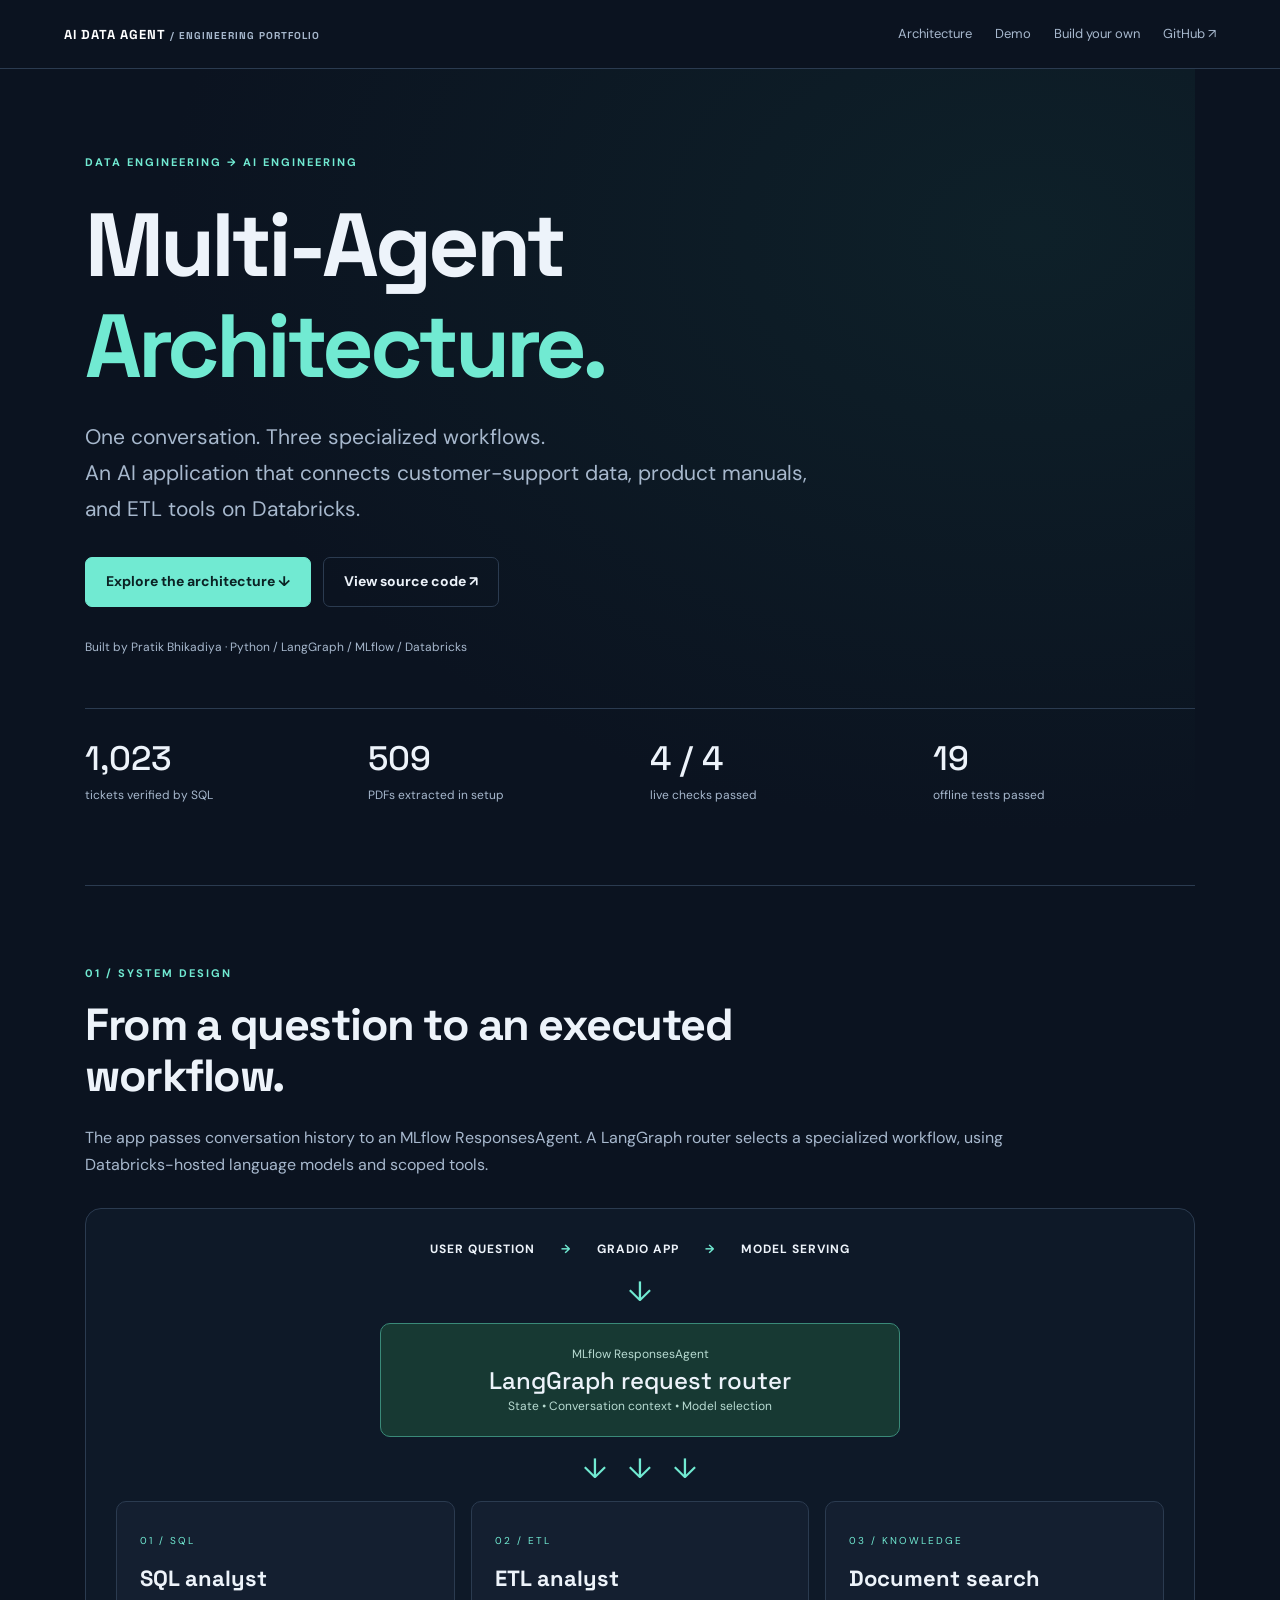
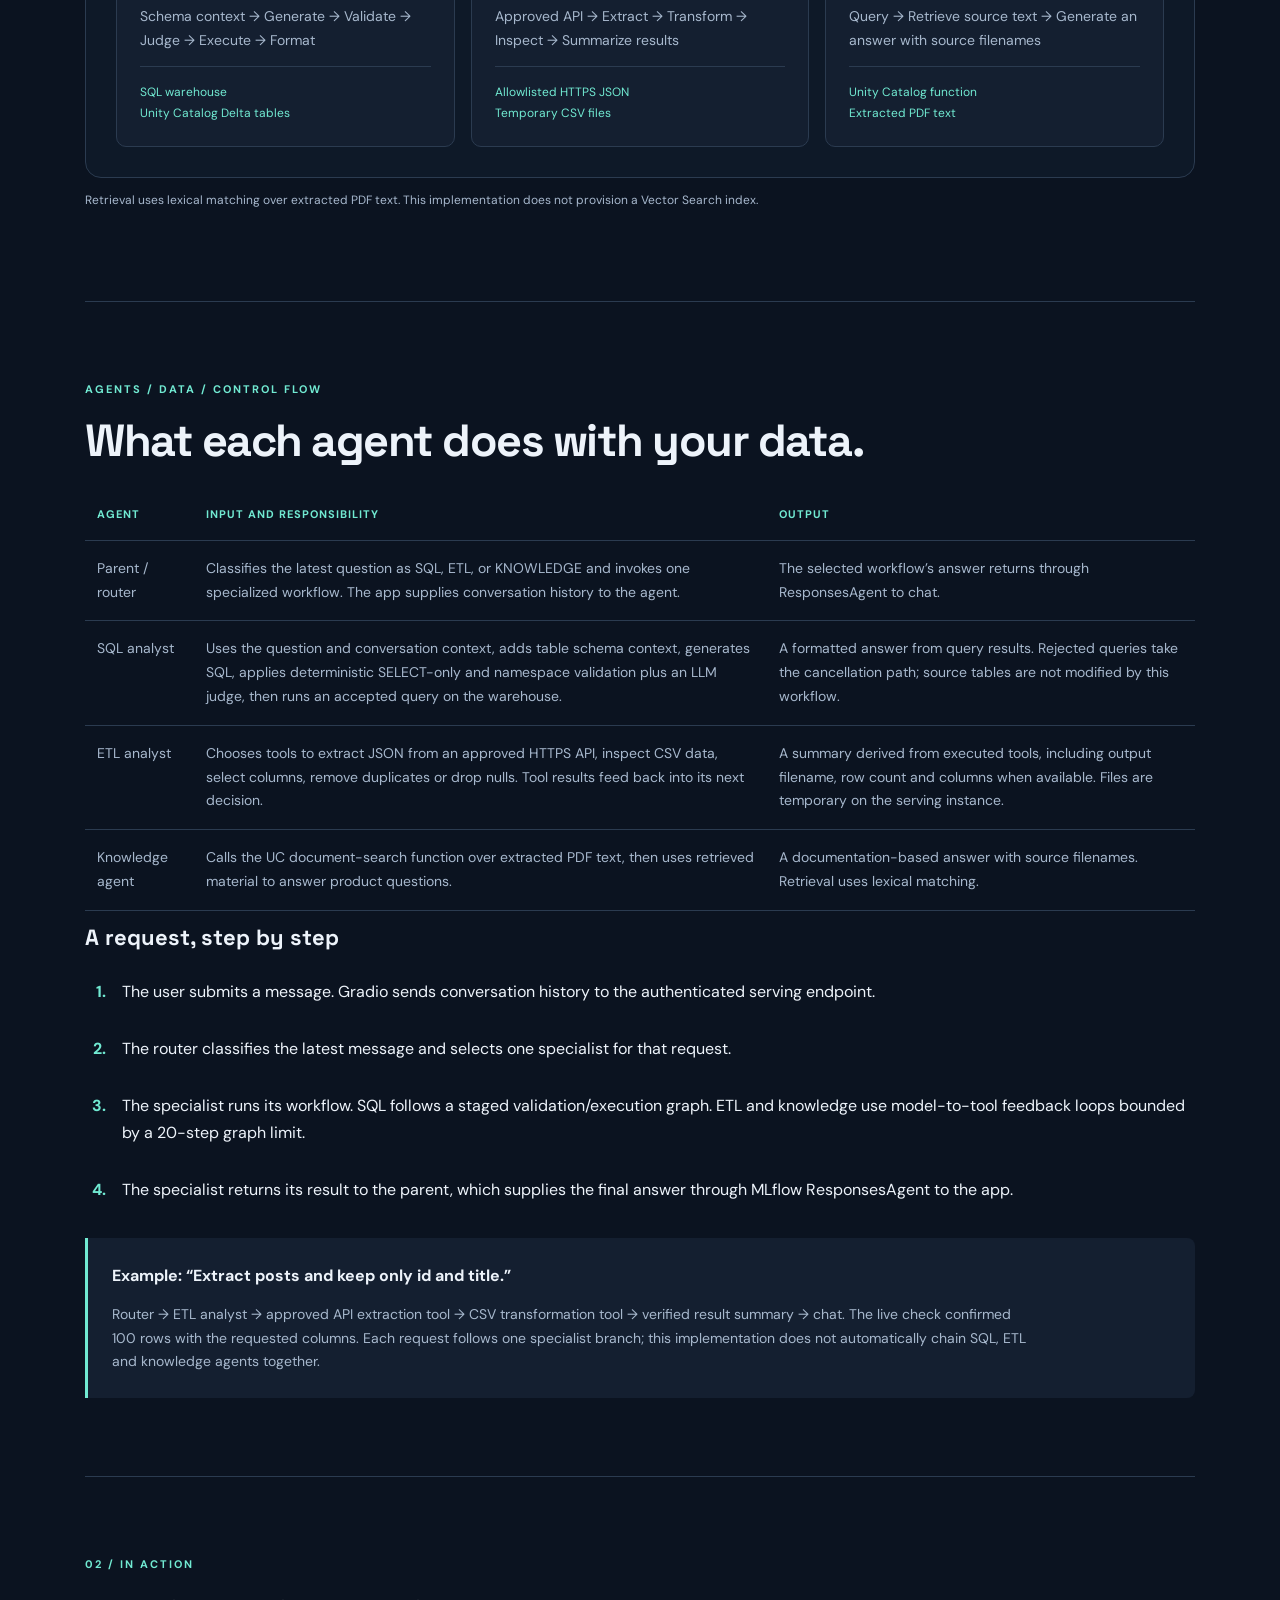
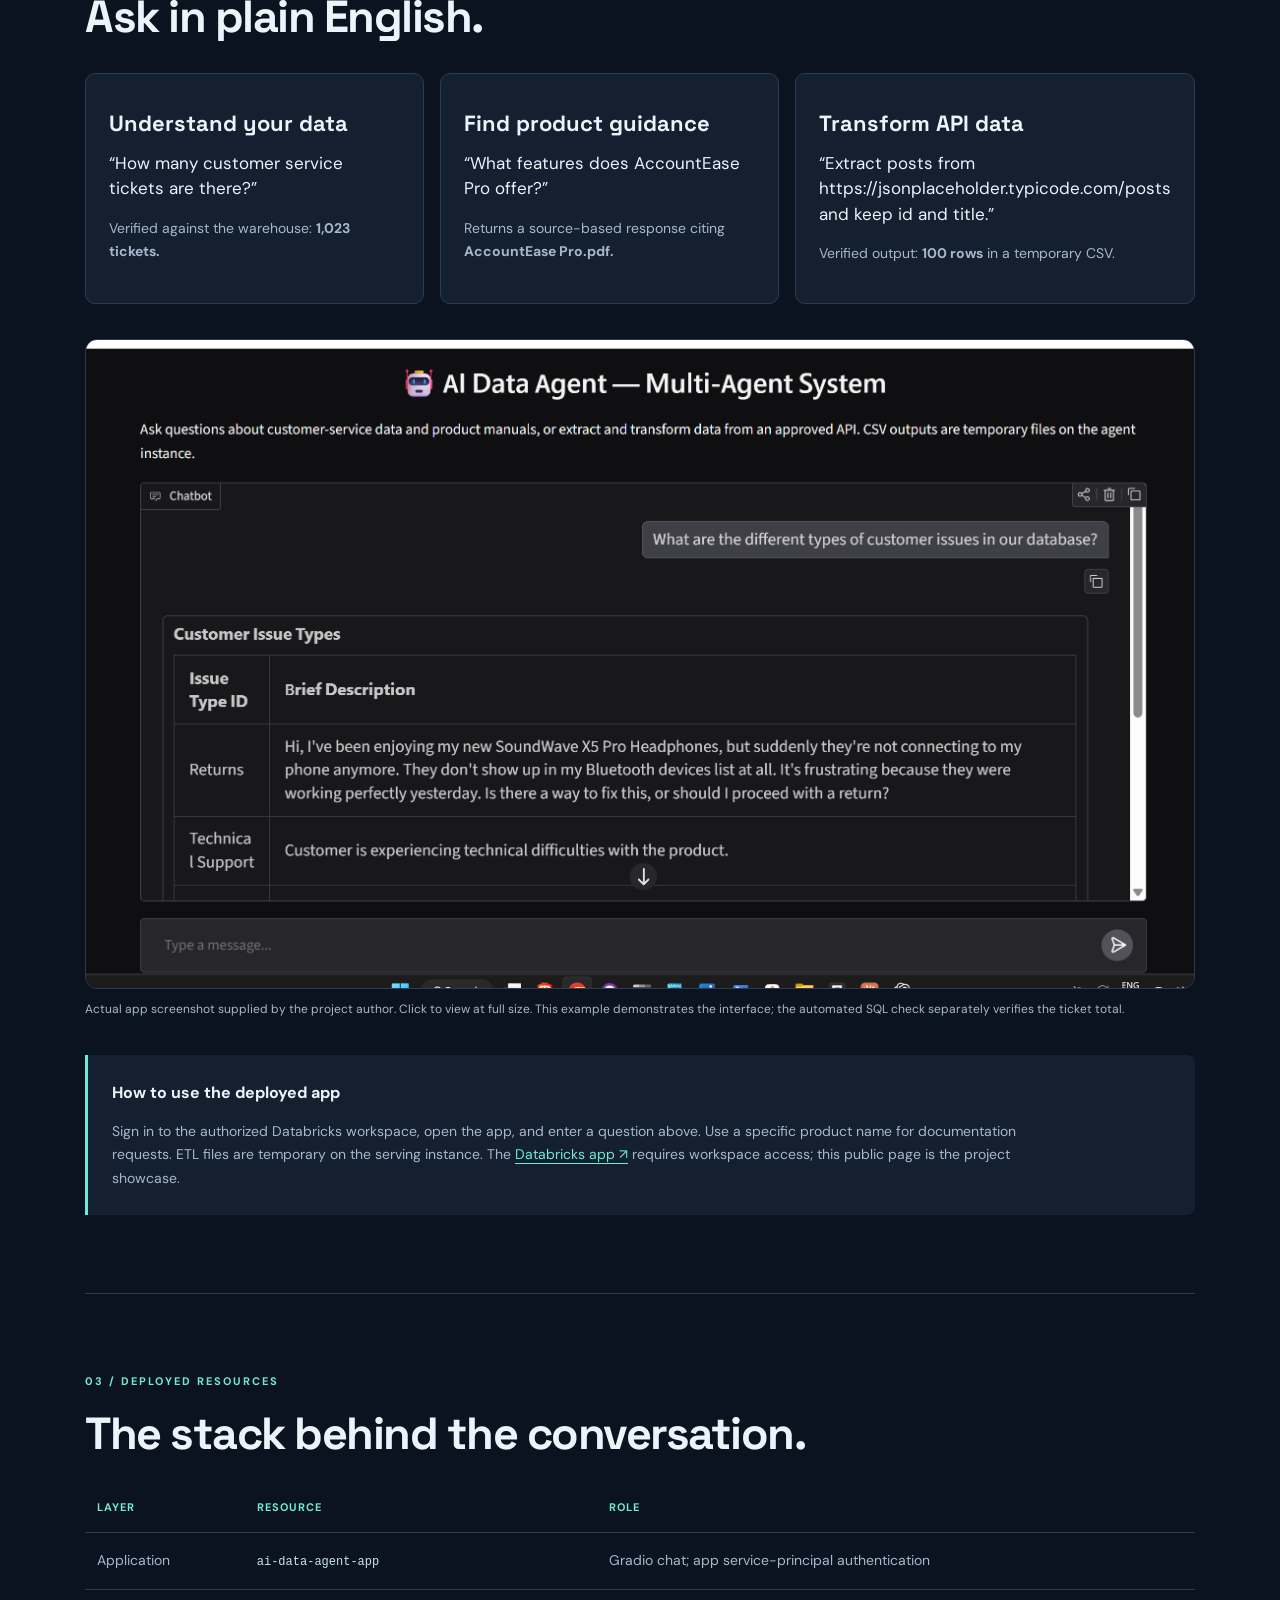
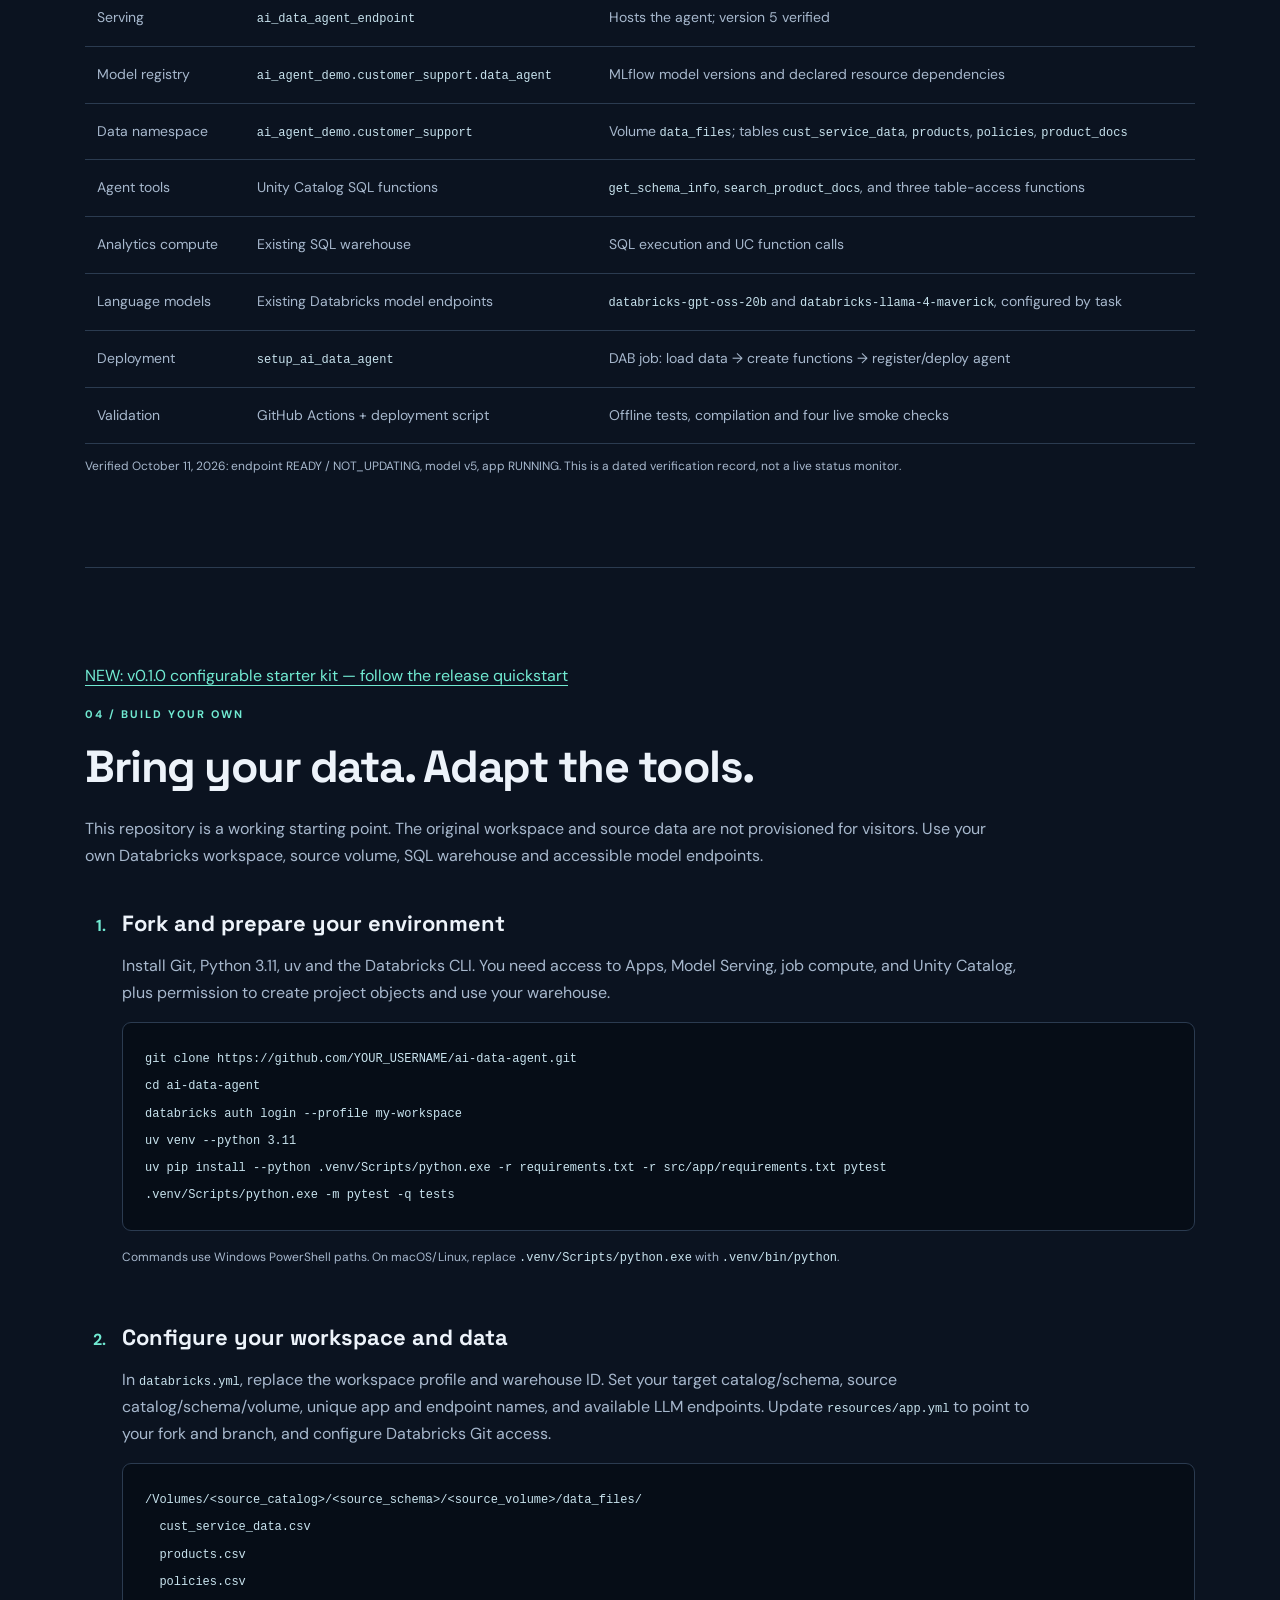
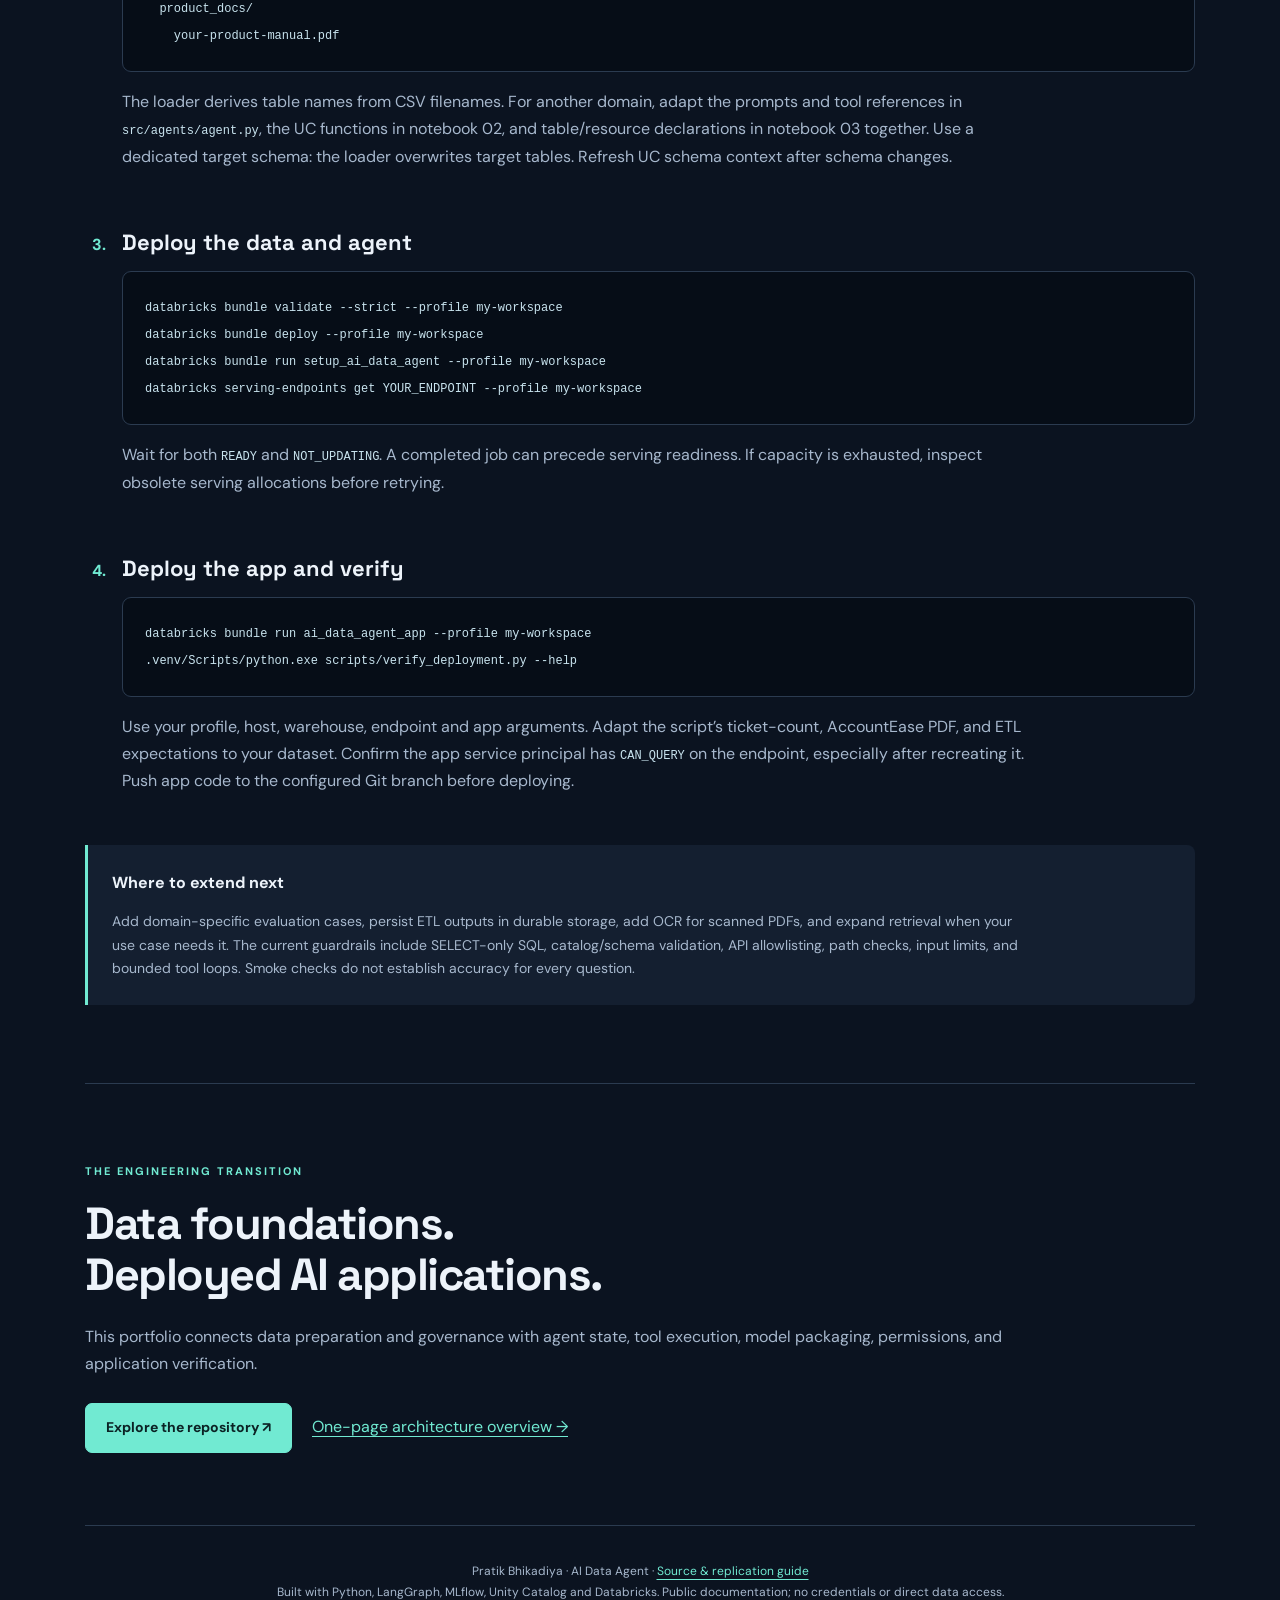
==== commit 27ee1c49: "Release configurable Databricks multi-agent starter kit v0.1.0" ====
--- a/docs/index.html
+++ b/docs/index.html
@@ -6,7 +6,7 @@
 <section id="orchestration"><div class="eyebrow">AGENTS / DATA / CONTROL FLOW</div><h2>What each agent does with your data.</h2><div class="table-wrap"><table><thead><tr><th>Agent</th><th>Input and responsibility</th><th>Output</th></tr></thead><tbody><tr><td>Parent / router</td><td>Classifies the latest question as SQL, ETL, or KNOWLEDGE and invokes one specialized workflow. The app supplies conversation history to the agent.</td><td>The selected workflow’s answer returns through ResponsesAgent to chat.</td></tr><tr><td>SQL analyst</td><td>Uses the question and conversation context, adds table schema context, generates SQL, applies deterministic SELECT-only and namespace validation plus an LLM judge, then runs an accepted query on the warehouse.</td><td>A formatted answer from query results. Rejected queries take the cancellation path; source tables are not modified by this workflow.</td></tr><tr><td>ETL analyst</td><td>Chooses tools to extract JSON from an approved HTTPS API, inspect CSV data, select columns, remove duplicates or drop nulls. Tool results feed back into its next decision.</td><td>A summary derived from executed tools, including output filename, row count and columns when available. Files are temporary on the serving instance.</td></tr><tr><td>Knowledge agent</td><td>Calls the UC document-search function over extracted PDF text, then uses retrieved material to answer product questions.</td><td>A documentation-based answer with source filenames. Retrieval uses lexical matching.</td></tr></tbody></table></div><h3>A request, step by step</h3><ol class="steps"><li>The user submits a message. Gradio sends conversation history to the authenticated serving endpoint.</li><li>The router classifies the latest message and selects one specialist for that request.</li><li>The specialist runs its workflow. SQL follows a staged validation/execution graph. ETL and knowledge use model-to-tool feedback loops bounded by a 20-step graph limit.</li><li>The specialist returns its result to the parent, which supplies the final answer through MLflow ResponsesAgent to the app.</li></ol><div class="note"><b>Example: “Extract posts and keep only id and title.”</b><p>Router → ETL analyst → approved API extraction tool → CSV transformation tool → verified result summary → chat. The live check confirmed 100 rows with the requested columns. Each request follows one specialist branch; this implementation does not automatically chain SQL, ETL and knowledge agents together.</p></div></section>
 <section id="demo"><div class="eyebrow">02 / IN ACTION</div><h2>Ask in plain English.</h2><div class="cards prompts"><article><h3>Understand your data</h3><blockquote>“How many customer service tickets are there?”</blockquote><p>Verified against the warehouse: <strong>1,023 tickets.</strong></p></article><article><h3>Find product guidance</h3><blockquote>“What features does AccountEase Pro offer?”</blockquote><p>Returns a source-based response citing <strong>AccountEase Pro.pdf.</strong></p></article><article><h3>Transform API data</h3><blockquote>“Extract posts from https://jsonplaceholder.typicode.com/posts and keep id and title.”</blockquote><p>Verified output: <strong>100 rows</strong> in a temporary CSV.</p></article></div><figure><a href="assets/customer-issues.png"><img src="assets/customer-issues.png" alt="Actual Gradio app answering a customer issue types question with a table of Returns, Technical Support and other categories" loading="lazy" width="2251" height="1317"></a><figcaption>Actual app screenshot supplied by the project author. Click to view at full size. This example demonstrates the interface; the automated SQL check separately verifies the ticket total.</figcaption></figure><div class="note"><b>How to use the deployed app</b><p>Sign in to the authorized Databricks workspace, open the app, and enter a question above. Use a specific product name for documentation requests. ETL files are temporary on the serving instance. The <a href="https://ai-data-agent-app-2936554105140719.aws.databricksapps.com">Databricks app ↗</a> requires workspace access; this public page is the project showcase.</p></div></section>
 <section id="resources"><div class="eyebrow">03 / DEPLOYED RESOURCES</div><h2>The stack behind the conversation.</h2><div class="table-wrap"><table><thead><tr><th>Layer</th><th>Resource</th><th>Role</th></tr></thead><tbody><tr><td>Application</td><td><code>ai-data-agent-app</code></td><td>Gradio chat; app service-principal authentication</td></tr><tr><td>Serving</td><td><code>ai_data_agent_endpoint</code></td><td>Hosts the agent; version 5 verified</td></tr><tr><td>Model registry</td><td><code>ai_agent_demo.customer_support.data_agent</code></td><td>MLflow model versions and declared resource dependencies</td></tr><tr><td>Data namespace</td><td><code>ai_agent_demo.customer_support</code></td><td>Volume <code>data_files</code>; tables <code>cust_service_data</code>, <code>products</code>, <code>policies</code>, <code>product_docs</code></td></tr><tr><td>Agent tools</td><td>Unity Catalog SQL functions</td><td><code>get_schema_info</code>, <code>search_product_docs</code>, and three table-access functions</td></tr><tr><td>Analytics compute</td><td>Existing SQL warehouse</td><td>SQL execution and UC function calls</td></tr><tr><td>Language models</td><td>Existing Databricks model endpoints</td><td><code>databricks-gpt-oss-20b</code> and <code>databricks-llama-4-maverick</code>, configured by task</td></tr><tr><td>Deployment</td><td><code>setup_ai_data_agent</code></td><td>DAB job: load data → create functions → register/deploy agent</td></tr><tr><td>Validation</td><td>GitHub Actions + deployment script</td><td>Offline tests, compilation and four live smoke checks</td></tr></tbody></table></div><p class="caption">Verified October 11, 2026: endpoint READY / NOT_UPDATING, model v5, app RUNNING. This is a dated verification record, not a live status monitor.</p></section>
-<section id="replicate"><div class="eyebrow">04 / BUILD YOUR OWN</div><h2>Bring your data. Adapt the tools.</h2><p>This repository is a working starting point. The original workspace and source data are not provisioned for visitors. Use your own Databricks workspace, source volume, SQL warehouse and accessible model endpoints.</p><ol class="steps"><li><h3>Fork and prepare your environment</h3><p>Install Git, Python 3.11, uv and the Databricks CLI. You need access to Apps, Model Serving, job compute, and Unity Catalog, plus permission to create project objects and use your warehouse.</p><pre><code>git clone https://github.com/YOUR_USERNAME/ai-data-agent.git
+<section id="replicate"><p><a href="quickstart.html">NEW: v0.1.0 configurable starter kit — follow the release quickstart</a></p><div class="eyebrow">04 / BUILD YOUR OWN</div><h2>Bring your data. Adapt the tools.</h2><p>This repository is a working starting point. The original workspace and source data are not provisioned for visitors. Use your own Databricks workspace, source volume, SQL warehouse and accessible model endpoints.</p><ol class="steps"><li><h3>Fork and prepare your environment</h3><p>Install Git, Python 3.11, uv and the Databricks CLI. You need access to Apps, Model Serving, job compute, and Unity Catalog, plus permission to create project objects and use your warehouse.</p><pre><code>git clone https://github.com/YOUR_USERNAME/ai-data-agent.git
 cd ai-data-agent
 databricks auth login --profile my-workspace
 uv venv --python 3.11
